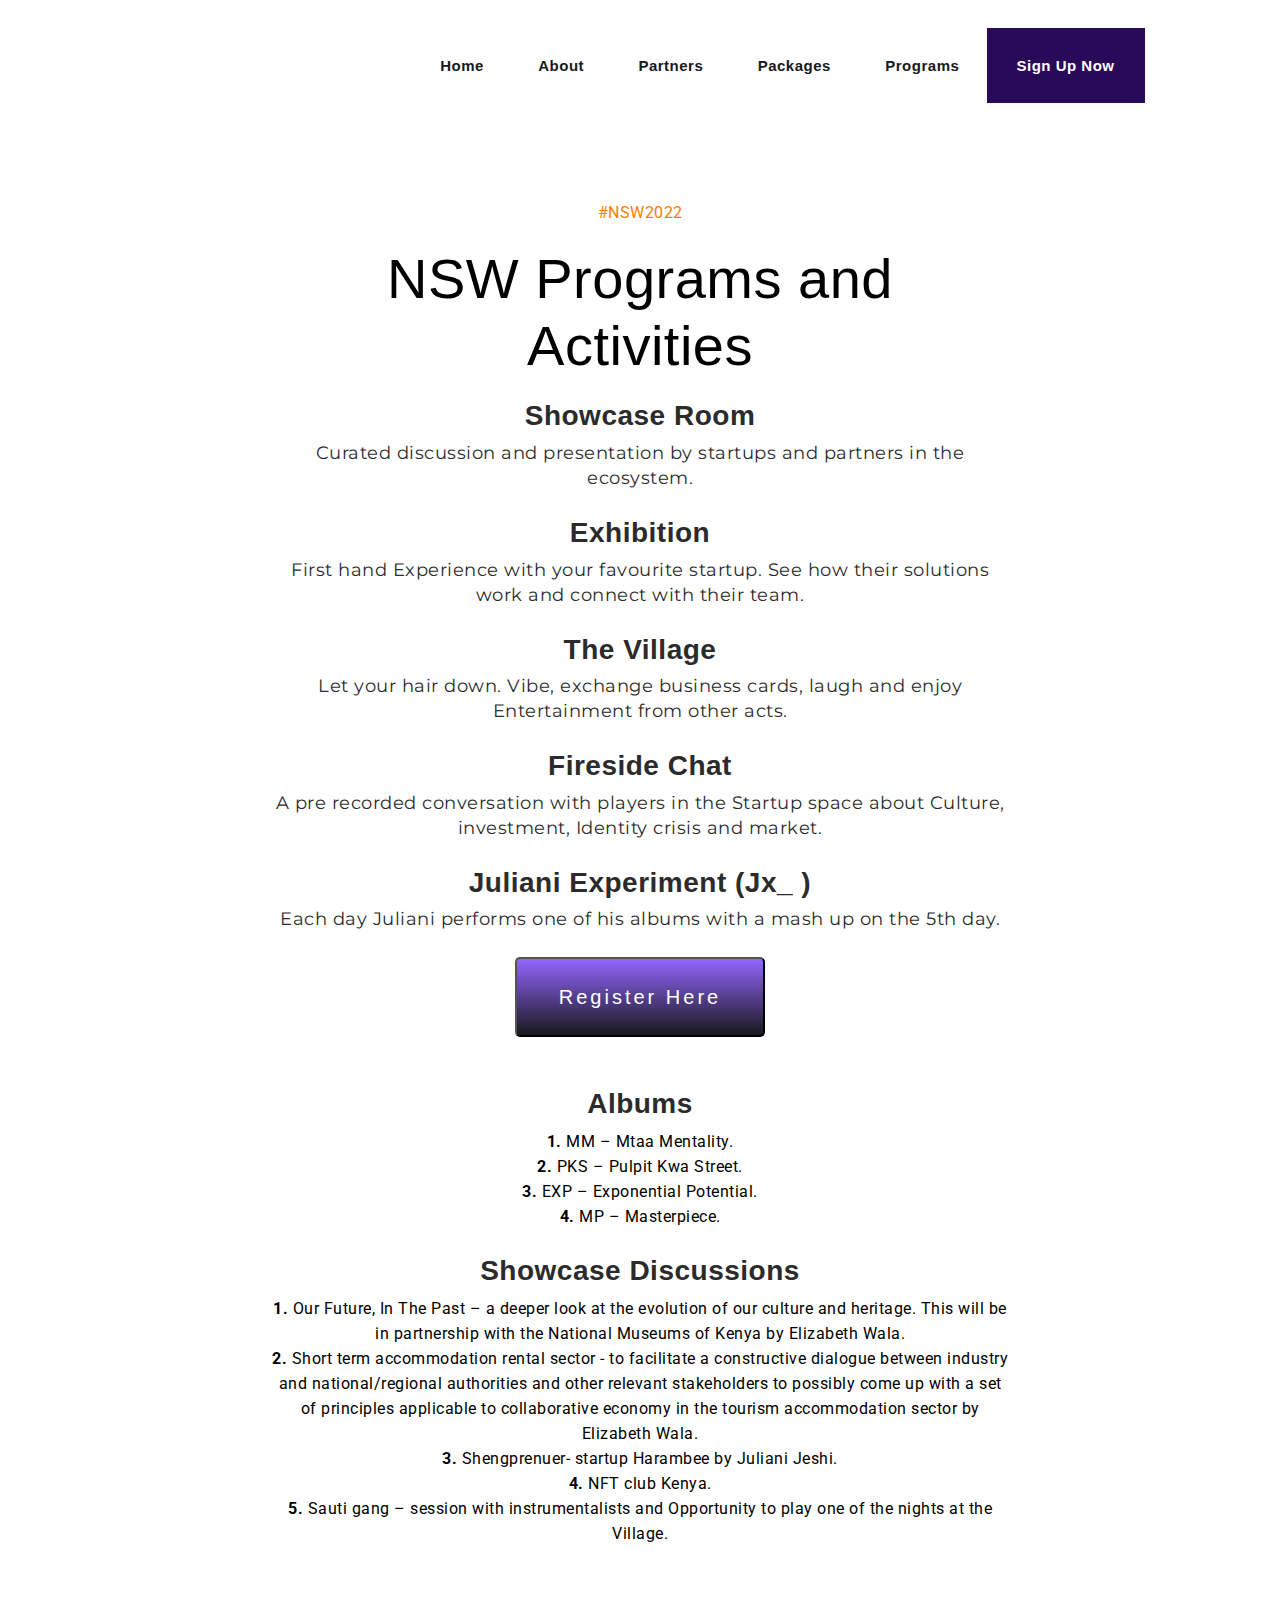
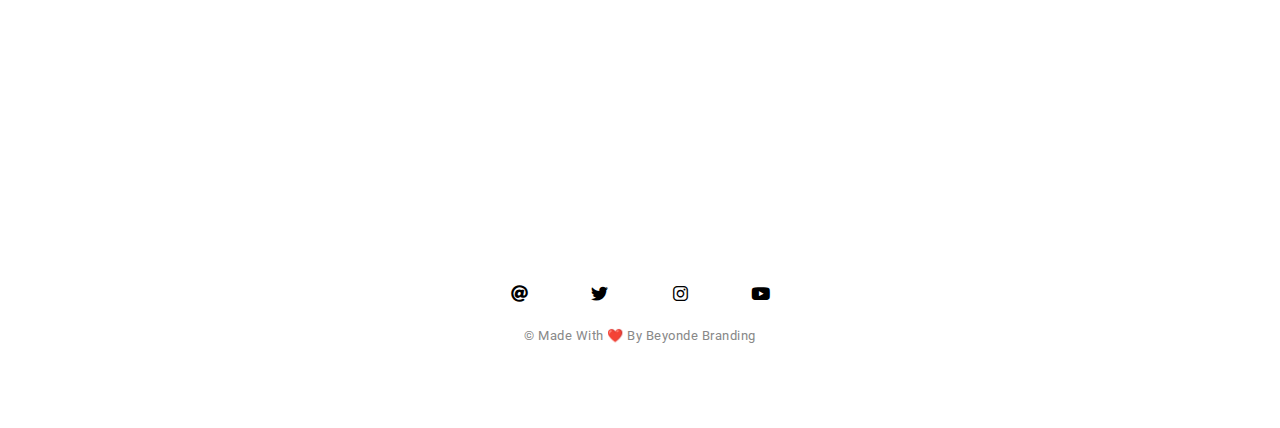
==== nsw/prog.html @ c8d96441 "Programs" ====
<!DOCTYPE html>
<html lang="en">
<head>
    <!-- Meta Tags -->
    <meta charset="utf-8">
    <meta content="width=device-width, initial-scale=1, shrink-to-fit=no" name="viewport">
    <!-- Author -->
    <meta name="author" content="Beyonde Branding">
    <!-- Description -->
    <meta name="description" content="Nairobi Startup Week (NSW) provides an easy, fun and informative environment for start-ups and the ecosystem to curate an experience for their current and potential customers.">
    <!-- Page Title -->
    <title> NSW | Juliani presents Nairobi Startup Week</title>
    <!-- Bundle -->
    <link rel="stylesheet" href="./vendor/css/bundle.min.css">
    <!-- Plugin Css -->
    <link href="./vendor/css/LineIcons.min.css" rel="stylesheet">
    <link href="./vendor/css/jquery.fancybox.min.css" rel="stylesheet">
    <link href="./vendor/css/owl.carousel.min.css" rel="stylesheet">
    <link href="./vendor/css/wow.css" rel="stylesheet">
    <link rel="stylesheet" href="./vendor/css/cubeportfolio.min.css">
    <link href="css/line-awesome.min.css" rel="stylesheet">
    <!-- Style Sheet -->
    <link href="css/style.css" rel="stylesheet">
    <link href="css/custom.css" rel="stylesheet">
</head>
<body data-spy="scroll" data-target=".navbar" data-offset="90">

<!-- Start Loader -->
<div class="loader-bg">
    <div class="spinner">
        <div class="inner one"></div>
        <div class="inner two"></div>
        <div class="inner three"></div>
    </div>
</div>
<!-- End loader -->

<!-- Start Header -->
<header>
    <!--Navigation-->
    <nav class="navbar navbar-top-default navbar-expand-lg navbar-simple nav-line">
        <div class="navigation-toggle">
            <ul class="slider-social toggle-btn my-0">
                <li>
                    <a href="javascript:void(0);" class="sidemenu_btn" id="sidemenu_toggle">
                        <span></span>
                        <span></span>
                        <span></span>
                    </a>
                </li>
            </ul>
        </div>
        <div class="container">
            <div class="round-nav ">
                <a href="#home" title="Logo" class="logo ">
                    <!--Logo Default-->
                    <!-- <img src="images/logo.png" alt="logo" class=" nav-logo"> -->
                </a>

                <!--Nav Links-->
                <div class="collapse navbar-collapse" id="megaone">
                    <div class="navbar-nav ml-auto ">
                        <a class="nav-link  line " href="#home">Home</a>
                        <a class="nav-link  line" href="#about">About</a>
                        <a class="nav-link  line" href="#partners">Partners</a>
                        <a class="nav-link  line" href="#packages">Packages</a>
                        <a class="nav-link  line" href="prog.html">Programs</a>
                        <a target="_blank" href="https://bit.ly/NSW-startup-form" class=" nav-btn nav-link " data-animation-duration="500">Sign Up Now</a>
                    </div>
                </div>
            </div>
        </div>
        <div class="social-icons">
            <ul>
                <li><a class="email-hover" href="mailto:info@nsw.ke" target="_blank"><i class="fas fa-at"></i></a></li>
                <li><a class="instagram-hover" href="https://instagram.com/nsw_ke" target="_blank"><i class="fab fa-instagram"></i></a></li>
                <li><a class="twitter-hover" href="https://twitter.com/nsw_ke" target="_blank"><i class="fab fa-twitter"></i></a></li>
                <!-- <li><a class="instagram-hover" href="javascript:void(0);" target="_blank"><i class="fab fab fa-linkedin-in"></i></a></li> -->
            </ul>
        </div>

        <!--Side Menu Button-->
    </nav>

    <!--Side Nav-->
    <div class="side-menu hidden">
        <div class="mega-title" id="mega-title"><h2 class="inner-mega-title">NSW // 2022</h2></div>
        <span id="btn_sideNavClose">
          <i class="las la-times btn-close"></i>
        </span>
        <div class="inner-wrapper">
            <nav class="side-nav w-100">
                <a href="#home" title="Logo" class="logo  navbar-brand">
                    <!-- <img src="images/logo.png" alt="logo"> -->
                </a>
                <ul class="navbar-nav text-capitalize">
                    <li class="nav-item">
                        <a class="nav-link " href="#home">Home</a>
                    </li>
                    <li class="nav-item">
                        <a class="nav-link " href="#about">About</a>
                    </li>
                    <li class="nav-item">
                        <a class="nav-link " href="#partners">Partners</a>
                    </li>
                    <li class="nav-item">
                        <a class="nav-link " href="#packages">Packages</a>
                    </li>
                    <li class="nav-item">
                        <a class="nav-link " href="prog.html">Programs</a>
                    </li>
                    <li class="nav-item">
                        <a class="nav-link" target="_blank" href="https://bit.ly/NSW-startup-form">Sign Up</a>
                    </li>
                </ul>
            </nav>

            <div class="side-footer w-100">
                <p>&copy; 2022 // <a target="_blank" href="http://juliani.co.ke">Juliani</a></p>
            </div>
        </div>
    </div>
    <a id="close_side_menu" href="javascript:void(0);"></a>
</header>
<!-- End Header -->

<!--Banner Start-->

<!--Banner End-->

<!-- MAIN PAGE Start -->
<section class="main standalone" id="main">
    <!--content-->
    <div class="blog-content">
        <div class="container">
            <div class="row no-gutters">
                <div class="col-12">

                    
                    <div class="standalone-detail" id="programs" style="padding-top:80px;">
                        <div class="row no-gutters">
                            <div class="col-12 col-md-10 offset-md-1 col-lg-8 offset-lg-2  text-center wow slideInUp" data-wow-duration="2s">
                                <p class="sub-heading text-center text-blue">#NSW2022</p>
                                <h1 class="heading text-orang">NSW Programs and Activities</h1>
                                <h3><strong>Showcase Room</strong></h3>
                                <p>Curated discussion and presentation by startups and partners in the ecosystem.</p>
                                <h3><strong>Exhibition</strong></h3>
                                <p>First hand Experience with your favourite startup. See how their solutions work and connect with their team.</p>
                                <h3><strong>The Village</strong></h3>
                                <p>Let your hair down. Vibe, exchange business cards, laugh and enjoy Entertainment from other acts.</p>
                                <h3><strong>Fireside Chat</strong></h3>
                                <p>A pre recorded conversation with players in the Startup space about Culture, investment, Identity crisis and market.</p>
                                <h3><strong>Juliani Experiment (Jx_ )</strong></h3>
                                <p>Each day Juliani performs one of his albums with a mash up on the 5th day.</p>
 
                                <p>
                                <a href="#">
                                    <button>Register Here</button>
                                </a>
                                </p>
                                <br>

                                <h3><strong>Albums</strong></h3>
                                <ul>
                                    <li class="para_text m-auto"><strong>1.</strong> MM – Mtaa Mentality. </li>
                                    <li class="para_text m-auto"><strong>2.</strong> PKS – Pulpit Kwa Street. </li>
                                    <li class="para_text m-auto"><strong>3.</strong> EXP – Exponential Potential. </li>
                                    <li class="para_text m-auto"><strong>4.</strong> MP – Masterpiece. </li>
                                </ul>
                                <h3><strong>Showcase Discussions</strong></h3>
                                <ul>
                                    <li class="para_text m-auto"><strong>1.</strong> Our Future, In The Past – a deeper look at the evolution of our culture and heritage. This will be in partnership with the National Museums of Kenya by Elizabeth Wala. </li>
                                    <li class="para_text m-auto"><strong>2.</strong> Short term accommodation rental sector -  to facilitate a constructive dialogue between industry and national/regional authorities and other relevant stakeholders to possibly come up with a set of principles applicable to collaborative economy in the tourism accommodation sector by Elizabeth Wala.</li>
                                    <li class="para_text m-auto"><strong>3.</strong> Shengprenuer- startup Harambee by Juliani Jeshi. </li>
                                    <li class="para_text m-auto"><strong>4.</strong> NFT club Kenya. </li>
                                    <li class="para_text m-auto"><strong>5.</strong> Sauti gang – session with instrumentalists and Opportunity to play one of the nights at the Village. </li>
                            </div>
                        </div>
                    </div>

                    <!-- <div class="row standalone-row align-items-center no-gutters">
                        <div class="col-lg-6">
                            <div class="blog-image wow hover-effect fadeInLeft image">
                                <img src="images/standalone-1.jpg" alt="image">
                            </div>
                        </div>
                        <div class="col-lg-6 stand-img-des">
                            <div class="d-inline-block">
                                <p class="sub-heading sub_heading text-center text-blue">Most flexible one page</p>
                                <h2 class="heading-text text-orang">Standalone Heading</h2>
                                <p class="para_text p-text ">Curabitur mollis bibendum luctus. Duis suscipit vitae dui sed suscipit. Vestibulum auctor nunc vitae diam eleifend, in maximus metus sollicitudin. </p>
                            </div>
                        </div>
                    </div> -->

                </div>
            </div>
        </div>
    </div>
</section>

<!-- MAIN PAGE END -->

<!-- START FOOTER -->
<footer class="footer">
    <div class="container">
        <div class="row align-items-center">
            <!--Social-->
            <div class="col-12 text-center">
                <div class="footer-social">
                    <ul class="list-unstyled social-icons social-icons-simple">
                        <!-- <li><a class="facebook_bg_hvr2 wow fadeInUp" href="javascript:void(0)"><i class="fab fa-facebook-f" aria-hidden="true"></i> </a> </li> -->
                        <li><a href="mailto:info@nsw.ke" target="_blank"><i class="fas fa-at" aria-hidden="true"></i> </a> </li>
                        <li><a class="twitter_bg_hvr2 wow fadeInDown" href="https://twitter.com/nsw_ke" target="_blank"><i class="fab fa-twitter" aria-hidden="true"></i> </a> </li>
                        <!-- <li><a class="linkdin_bg_hvr2 wow fadeInDown" href="javascript:void(0)"><i class="fab fa-linkedin-in" aria-hidden="true"></i> </a> </li> -->
                        <li><a class="instagram_bg_hvr2 wow fadeInUp" href="https://instagram.com/nsw_ke" target="_blank"><i class="fab fa-instagram" aria-hidden="true"></i> </a> </li>
                        <li><a class="youtube_bg_hvr2 wow fadeInUp" href="#"><i class="fab fa-youtube" aria-hidden="true"></i> </a> </li>
                        <!-- <li><a class="pintrest_bg_hvr2 wow fadeInUp" href="javascript:void(0)"><i class="fab fa-pinterest-p" aria-hidden="true"></i> </a> </li> -->
                    </ul>
                </div>
                <!--Text-->
                <p class="company-about fadeIn">&copy; Made With ❤️ By <a target="_blank" href="http://labs.beyon.de">Beyonde Branding</a></p>
            </div>
        </div>
    </div>
</footer>
<!-- END FOOTER -->

<!-- JavaScript -->
<script src="./vendor/js/bundle.min.js"></script>
<script src="js/script.js"></script>

</body>
</html>
---- nsw/vendor/css/wow.css ----
@charset "UTF-8";


/*!
Animate.css - http://daneden.me/animate
Licensed under the MIT license

Copyright (c) 2013 Daniel Eden

Permission is hereby granted, free of charge, to any person obtaining a copy of this software and associated documentation files (the "Software"), to deal in the Software without restriction, including without limitation the rights to use, copy, modify, merge, publish, distribute, sublicense, and/or sell copies of the Software, and to permit persons to whom the Software is furnished to do so, subject to the following conditions:

The above copyright notice and this permission notice shall be included in all copies or substantial portions of the Software.

THE SOFTWARE IS PROVIDED "AS IS", WITHOUT WARRANTY OF ANY KIND, EXPRESS OR IMPLIED, INCLUDING BUT NOT LIMITED TO THE WARRANTIES OF MERCHANTABILITY, FITNESS FOR A PARTICULAR PURPOSE AND NONINFRINGEMENT. IN NO EVENT SHALL THE AUTHORS OR COPYRIGHT HOLDERS BE LIABLE FOR ANY CLAIM, DAMAGES OR OTHER LIABILITY, WHETHER IN AN ACTION OF CONTRACT, TORT OR OTHERWISE, ARISING FROM, OUT OF OR IN CONNECTION WITH THE SOFTWARE OR THE USE OR OTHER DEALINGS IN THE SOFTWARE.
*/

.animated {
  -webkit-animation-duration: 1s;
  animation-duration: 1s;
  -webkit-animation-fill-mode: both;
  animation-fill-mode: both;
}

.animated.hinge {
  -webkit-animation-duration: 2s;
  animation-duration: 2s;
}

@-webkit-keyframes bounce {
  0%, 20%, 50%, 80%, 100% {
    -webkit-transform: translateY(0);
    transform: translateY(0);
  }

  40% {
    -webkit-transform: translateY(-30px);
    transform: translateY(-30px);
  }

  60% {
    -webkit-transform: translateY(-15px);
    transform: translateY(-15px);
  }
}

@keyframes bounce {
  0%, 20%, 50%, 80%, 100% {
    -webkit-transform: translateY(0);
    -ms-transform: translateY(0);
    transform: translateY(0);
  }

  40% {
    -webkit-transform: translateY(-30px);
    -ms-transform: translateY(-30px);
    transform: translateY(-30px);
  }

  60% {
    -webkit-transform: translateY(-15px);
    -ms-transform: translateY(-15px);
    transform: translateY(-15px);
  }
}

.bounce {
  -webkit-animation-name: bounce;
  animation-name: bounce;
}

@-webkit-keyframes flash {
  0%, 50%, 100% {
    opacity: 1;
  }

  25%, 75% {
    opacity: 0;
  }
}

@keyframes flash {
  0%, 50%, 100% {
    opacity: 1;
  }

  25%, 75% {
    opacity: 0;
  }
}

.flash {
  -webkit-animation-name: flash;
  animation-name: flash;
}

/* originally authored by Nick Pettit - https://github.com/nickpettit/glide */

@-webkit-keyframes pulse {
  0% {
    -webkit-transform: scale(1);
    transform: scale(1);
  }

  50% {
    -webkit-transform: scale(1.1);
    transform: scale(1.1);
  }

  100% {
    -webkit-transform: scale(1);
    transform: scale(1);
  }
}

@keyframes pulse {
  0% {
    -webkit-transform: scale(1);
    -ms-transform: scale(1);
    transform: scale(1);
  }

  50% {
    -webkit-transform: scale(1.1);
    -ms-transform: scale(1.1);
    transform: scale(1.1);
  }

  100% {
    -webkit-transform: scale(1);
    -ms-transform: scale(1);
    transform: scale(1);
  }
}

.pulse {
  -webkit-animation-name: pulse;
  animation-name: pulse;
}

@-webkit-keyframes shake {
  0%, 100% {
    -webkit-transform: translateX(0);
    transform: translateX(0);
  }

  10%, 30%, 50%, 70%, 90% {
    -webkit-transform: translateX(-10px);
    transform: translateX(-10px);
  }

  20%, 40%, 60%, 80% {
    -webkit-transform: translateX(10px);
    transform: translateX(10px);
  }
}

@keyframes shake {
  0%, 100% {
    -webkit-transform: translateX(0);
    -ms-transform: translateX(0);
    transform: translateX(0);
  }

  10%, 30%, 50%, 70%, 90% {
    -webkit-transform: translateX(-10px);
    -ms-transform: translateX(-10px);
    transform: translateX(-10px);
  }

  20%, 40%, 60%, 80% {
    -webkit-transform: translateX(10px);
    -ms-transform: translateX(10px);
    transform: translateX(10px);
  }
}

.shake {
  -webkit-animation-name: shake;
  animation-name: shake;
}

@-webkit-keyframes swing {
  20% {
    -webkit-transform: rotate(15deg);
    transform: rotate(15deg);
  }

  40% {
    -webkit-transform: rotate(-10deg);
    transform: rotate(-10deg);
  }

  60% {
    -webkit-transform: rotate(5deg);
    transform: rotate(5deg);
  }

  80% {
    -webkit-transform: rotate(-5deg);
    transform: rotate(-5deg);
  }

  100% {
    -webkit-transform: rotate(0deg);
    transform: rotate(0deg);
  }
}

@keyframes swing {
  20% {
    -webkit-transform: rotate(15deg);
    -ms-transform: rotate(15deg);
    transform: rotate(15deg);
  }

  40% {
    -webkit-transform: rotate(-10deg);
    -ms-transform: rotate(-10deg);
    transform: rotate(-10deg);
  }

  60% {
    -webkit-transform: rotate(5deg);
    -ms-transform: rotate(5deg);
    transform: rotate(5deg);
  }

  80% {
    -webkit-transform: rotate(-5deg);
    -ms-transform: rotate(-5deg);
    transform: rotate(-5deg);
  }

  100% {
    -webkit-transform: rotate(0deg);
    -ms-transform: rotate(0deg);
    transform: rotate(0deg);
  }
}

.swing {
  -webkit-transform-origin: top center;
  -ms-transform-origin: top center;
  transform-origin: top center;
  -webkit-animation-name: swing;
  animation-name: swing;
}

@-webkit-keyframes tada {
  0% {
    -webkit-transform: scale(1);
    transform: scale(1);
  }

  10%, 20% {
    -webkit-transform: scale(0.9) rotate(-3deg);
    transform: scale(0.9) rotate(-3deg);
  }

  30%, 50%, 70%, 90% {
    -webkit-transform: scale(1.1) rotate(3deg);
    transform: scale(1.1) rotate(3deg);
  }

  40%, 60%, 80% {
    -webkit-transform: scale(1.1) rotate(-3deg);
    transform: scale(1.1) rotate(-3deg);
  }

  100% {
    -webkit-transform: scale(1) rotate(0);
    transform: scale(1) rotate(0);
  }
}

@keyframes tada {
  0% {
    -webkit-transform: scale(1);
    -ms-transform: scale(1);
    transform: scale(1);
  }

  10%, 20% {
    -webkit-transform: scale(0.9) rotate(-3deg);
    -ms-transform: scale(0.9) rotate(-3deg);
    transform: scale(0.9) rotate(-3deg);
  }

  30%, 50%, 70%, 90% {
    -webkit-transform: scale(1.1) rotate(3deg);
    -ms-transform: scale(1.1) rotate(3deg);
    transform: scale(1.1) rotate(3deg);
  }

  40%, 60%, 80% {
    -webkit-transform: scale(1.1) rotate(-3deg);
    -ms-transform: scale(1.1) rotate(-3deg);
    transform: scale(1.1) rotate(-3deg);
  }

  100% {
    -webkit-transform: scale(1) rotate(0);
    -ms-transform: scale(1) rotate(0);
    transform: scale(1) rotate(0);
  }
}

.tada {
  -webkit-animation-name: tada;
  animation-name: tada;
}

/* originally authored by Nick Pettit - https://github.com/nickpettit/glide */

@-webkit-keyframes wobble {
  0% {
    -webkit-transform: translateX(0%);
    transform: translateX(0%);
  }

  15% {
    -webkit-transform: translateX(-25%) rotate(-5deg);
    transform: translateX(-25%) rotate(-5deg);
  }

  30% {
    -webkit-transform: translateX(20%) rotate(3deg);
    transform: translateX(20%) rotate(3deg);
  }

  45% {
    -webkit-transform: translateX(-15%) rotate(-3deg);
    transform: translateX(-15%) rotate(-3deg);
  }

  60% {
    -webkit-transform: translateX(10%) rotate(2deg);
    transform: translateX(10%) rotate(2deg);
  }

  75% {
    -webkit-transform: translateX(-5%) rotate(-1deg);
    transform: translateX(-5%) rotate(-1deg);
  }

  100% {
    -webkit-transform: translateX(0%);
    transform: translateX(0%);
  }
}

@keyframes wobble {
  0% {
    -webkit-transform: translateX(0%);
    -ms-transform: translateX(0%);
    transform: translateX(0%);
  }

  15% {
    -webkit-transform: translateX(-25%) rotate(-5deg);
    -ms-transform: translateX(-25%) rotate(-5deg);
    transform: translateX(-25%) rotate(-5deg);
  }

  30% {
    -webkit-transform: translateX(20%) rotate(3deg);
    -ms-transform: translateX(20%) rotate(3deg);
    transform: translateX(20%) rotate(3deg);
  }

  45% {
    -webkit-transform: translateX(-15%) rotate(-3deg);
    -ms-transform: translateX(-15%) rotate(-3deg);
    transform: translateX(-15%) rotate(-3deg);
  }

  60% {
    -webkit-transform: translateX(10%) rotate(2deg);
    -ms-transform: translateX(10%) rotate(2deg);
    transform: translateX(10%) rotate(2deg);
  }

  75% {
    -webkit-transform: translateX(-5%) rotate(-1deg);
    -ms-transform: translateX(-5%) rotate(-1deg);
    transform: translateX(-5%) rotate(-1deg);
  }

  100% {
    -webkit-transform: translateX(0%);
    -ms-transform: translateX(0%);
    transform: translateX(0%);
  }
}

.wobble {
  -webkit-animation-name: wobble;
  animation-name: wobble;
}

@-webkit-keyframes bounceIn {
  0% {
    opacity: 0;
    -webkit-transform: scale(.3);
    transform: scale(.3);
  }

  50% {
    opacity: 1;
    -webkit-transform: scale(1.05);
    transform: scale(1.05);
  }

  70% {
    -webkit-transform: scale(.9);
    transform: scale(.9);
  }

  100% {
    -webkit-transform: scale(1);
    transform: scale(1);
  }
}

@keyframes bounceIn {
  0% {
    opacity: 0;
    -webkit-transform: scale(.3);
    -ms-transform: scale(.3);
    transform: scale(.3);
  }

  50% {
    opacity: 1;
    -webkit-transform: scale(1.05);
    -ms-transform: scale(1.05);
    transform: scale(1.05);
  }

  70% {
    -webkit-transform: scale(.9);
    -ms-transform: scale(.9);
    transform: scale(.9);
  }

  100% {
    -webkit-transform: scale(1);
    -ms-transform: scale(1);
    transform: scale(1);
  }
}

.bounceIn {
  -webkit-animation-name: bounceIn;
  animation-name: bounceIn;
}

@-webkit-keyframes bounceInDown {
  0% {
    opacity: 0;
    -webkit-transform: translateY(-2000px);
    transform: translateY(-2000px);
  }

  60% {
    opacity: 1;
    -webkit-transform: translateY(30px);
    transform: translateY(30px);
  }

  80% {
    -webkit-transform: translateY(-10px);
    transform: translateY(-10px);
  }

  100% {
    -webkit-transform: translateY(0);
    transform: translateY(0);
  }
}

@keyframes bounceInDown {
  0% {
    opacity: 0;
    -webkit-transform: translateY(-2000px);
    -ms-transform: translateY(-2000px);
    transform: translateY(-2000px);
  }

  60% {
    opacity: 1;
    -webkit-transform: translateY(30px);
    -ms-transform: translateY(30px);
    transform: translateY(30px);
  }

  80% {
    -webkit-transform: translateY(-10px);
    -ms-transform: translateY(-10px);
    transform: translateY(-10px);
  }

  100% {
    -webkit-transform: translateY(0);
    -ms-transform: translateY(0);
    transform: translateY(0);
  }
}

.bounceInDown {
  -webkit-animation-name: bounceInDown;
  animation-name: bounceInDown;
}

@-webkit-keyframes bounceInLeft {
  0% {
    opacity: 0;
    -webkit-transform: translateX(-2000px);
    transform: translateX(-2000px);
  }

  60% {
    opacity: 1;
    -webkit-transform: translateX(30px);
    transform: translateX(30px);
  }

  80% {
    -webkit-transform: translateX(-10px);
    transform: translateX(-10px);
  }

  100% {
    -webkit-transform: translateX(0);
    transform: translateX(0);
  }
}

@keyframes bounceInLeft {
  0% {
    opacity: 0;
    -webkit-transform: translateX(-2000px);
    -ms-transform: translateX(-2000px);
    transform: translateX(-2000px);
  }

  60% {
    opacity: 1;
    -webkit-transform: translateX(30px);
    -ms-transform: translateX(30px);
    transform: translateX(30px);
  }

  80% {
    -webkit-transform: translateX(-10px);
    -ms-transform: translateX(-10px);
    transform: translateX(-10px);
  }

  100% {
    -webkit-transform: translateX(0);
    -ms-transform: translateX(0);
    transform: translateX(0);
  }
}

.bounceInLeft {
  -webkit-animation-name: bounceInLeft;
  animation-name: bounceInLeft;
}

@-webkit-keyframes bounceInRight {
  0% {
    opacity: 0;
    -webkit-transform: translateX(2000px);
    transform: translateX(2000px);
  }

  60% {
    opacity: 1;
    -webkit-transform: translateX(-30px);
    transform: translateX(-30px);
  }

  80% {
    -webkit-transform: translateX(10px);
    transform: translateX(10px);
  }

  100% {
    -webkit-transform: translateX(0);
    transform: translateX(0);
  }
}

@keyframes bounceInRight {
  0% {
    opacity: 0;
    -webkit-transform: translateX(2000px);
    -ms-transform: translateX(2000px);
    transform: translateX(2000px);
  }

  60% {
    opacity: 1;
    -webkit-transform: translateX(-30px);
    -ms-transform: translateX(-30px);
    transform: translateX(-30px);
  }

  80% {
    -webkit-transform: translateX(10px);
    -ms-transform: translateX(10px);
    transform: translateX(10px);
  }

  100% {
    -webkit-transform: translateX(0);
    -ms-transform: translateX(0);
    transform: translateX(0);
  }
}

.bounceInRight {
  -webkit-animation-name: bounceInRight;
  animation-name: bounceInRight;
}

@-webkit-keyframes bounceInUp {
  0% {
    opacity: 0;
    -webkit-transform: translateY(2000px);
    transform: translateY(2000px);
  }

  60% {
    opacity: 1;
    -webkit-transform: translateY(-30px);
    transform: translateY(-30px);
  }

  80% {
    -webkit-transform: translateY(10px);
    transform: translateY(10px);
  }

  100% {
    -webkit-transform: translateY(0);
    transform: translateY(0);
  }
}

@keyframes bounceInUp {
  0% {
    opacity: 0;
    -webkit-transform: translateY(2000px);
    -ms-transform: translateY(2000px);
    transform: translateY(2000px);
  }

  60% {
    opacity: 1;
    -webkit-transform: translateY(-30px);
    -ms-transform: translateY(-30px);
    transform: translateY(-30px);
  }

  80% {
    -webkit-transform: translateY(10px);
    -ms-transform: translateY(10px);
    transform: translateY(10px);
  }

  100% {
    -webkit-transform: translateY(0);
    -ms-transform: translateY(0);
    transform: translateY(0);
  }
}

.bounceInUp {
  -webkit-animation-name: bounceInUp;
  animation-name: bounceInUp;
}

@-webkit-keyframes bounceOut {
  0% {
    -webkit-transform: scale(1);
    transform: scale(1);
  }

  25% {
    -webkit-transform: scale(.95);
    transform: scale(.95);
  }

  50% {
    opacity: 1;
    -webkit-transform: scale(1.1);
    transform: scale(1.1);
  }

  100% {
    opacity: 0;
    -webkit-transform: scale(.3);
    transform: scale(.3);
  }
}

@keyframes bounceOut {
  0% {
    -webkit-transform: scale(1);
    -ms-transform: scale(1);
    transform: scale(1);
  }

  25% {
    -webkit-transform: scale(.95);
    -ms-transform: scale(.95);
    transform: scale(.95);
  }

  50% {
    opacity: 1;
    -webkit-transform: scale(1.1);
    -ms-transform: scale(1.1);
    transform: scale(1.1);
  }

  100% {
    opacity: 0;
    -webkit-transform: scale(.3);
    -ms-transform: scale(.3);
    transform: scale(.3);
  }
}

.bounceOut {
  -webkit-animation-name: bounceOut;
  animation-name: bounceOut;
}

@-webkit-keyframes bounceOutDown {
  0% {
    -webkit-transform: translateY(0);
    transform: translateY(0);
  }

  20% {
    opacity: 1;
    -webkit-transform: translateY(-20px);
    transform: translateY(-20px);
  }

  100% {
    opacity: 0;
    -webkit-transform: translateY(2000px);
    transform: translateY(2000px);
  }
}

@keyframes bounceOutDown {
  0% {
    -webkit-transform: translateY(0);
    -ms-transform: translateY(0);
    transform: translateY(0);
  }

  20% {
    opacity: 1;
    -webkit-transform: translateY(-20px);
    -ms-transform: translateY(-20px);
    transform: translateY(-20px);
  }

  100% {
    opacity: 0;
    -webkit-transform: translateY(2000px);
    -ms-transform: translateY(2000px);
    transform: translateY(2000px);
  }
}

.bounceOutDown {
  -webkit-animation-name: bounceOutDown;
  animation-name: bounceOutDown;
}

@-webkit-keyframes bounceOutLeft {
  0% {
    -webkit-transform: translateX(0);
    transform: translateX(0);
  }

  20% {
    opacity: 1;
    -webkit-transform: translateX(20px);
    transform: translateX(20px);
  }

  100% {
    opacity: 0;
    -webkit-transform: translateX(-2000px);
    transform: translateX(-2000px);
  }
}

@keyframes bounceOutLeft {
  0% {
    -webkit-transform: translateX(0);
    -ms-transform: translateX(0);
    transform: translateX(0);
  }

  20% {
    opacity: 1;
    -webkit-transform: translateX(20px);
    -ms-transform: translateX(20px);
    transform: translateX(20px);
  }

  100% {
    opacity: 0;
    -webkit-transform: translateX(-2000px);
    -ms-transform: translateX(-2000px);
    transform: translateX(-2000px);
  }
}

.bounceOutLeft {
  -webkit-animation-name: bounceOutLeft;
  animation-name: bounceOutLeft;
}

@-webkit-keyframes bounceOutRight {
  0% {
    -webkit-transform: translateX(0);
    transform: translateX(0);
  }

  20% {
    opacity: 1;
    -webkit-transform: translateX(-20px);
    transform: translateX(-20px);
  }

  100% {
    opacity: 0;
    -webkit-transform: translateX(2000px);
    transform: translateX(2000px);
  }
}

@keyframes bounceOutRight {
  0% {
    -webkit-transform: translateX(0);
    -ms-transform: translateX(0);
    transform: translateX(0);
  }

  20% {
    opacity: 1;
    -webkit-transform: translateX(-20px);
    -ms-transform: translateX(-20px);
    transform: translateX(-20px);
  }

  100% {
    opacity: 0;
    -webkit-transform: translateX(2000px);
    -ms-transform: translateX(2000px);
    transform: translateX(2000px);
  }
}

.bounceOutRight {
  -webkit-animation-name: bounceOutRight;
  animation-name: bounceOutRight;
}

@-webkit-keyframes bounceOutUp {
  0% {
    -webkit-transform: translateY(0);
    transform: translateY(0);
  }

  20% {
    opacity: 1;
    -webkit-transform: translateY(20px);
    transform: translateY(20px);
  }

  100% {
    opacity: 0;
    -webkit-transform: translateY(-2000px);
    transform: translateY(-2000px);
  }
}

@keyframes bounceOutUp {
  0% {
    -webkit-transform: translateY(0);
    -ms-transform: translateY(0);
    transform: translateY(0);
  }

  20% {
    opacity: 1;
    -webkit-transform: translateY(20px);
    -ms-transform: translateY(20px);
    transform: translateY(20px);
  }

  100% {
    opacity: 0;
    -webkit-transform: translateY(-2000px);
    -ms-transform: translateY(-2000px);
    transform: translateY(-2000px);
  }
}

.bounceOutUp {
  -webkit-animation-name: bounceOutUp;
  animation-name: bounceOutUp;
}

@-webkit-keyframes fadeIn {
  0% {
    opacity: 0;
  }

  100% {
    opacity: 1;
  }
}

@keyframes fadeIn {
  0% {
    opacity: 0;
  }

  100% {
    opacity: 1;
  }
}

.fadeIn {
  -webkit-animation-name: fadeIn;
  animation-name: fadeIn;
}

@-webkit-keyframes fadeInDown {
  0% {
    opacity: 0;
    -webkit-transform: translateY(-20px);
    transform: translateY(-20px);
  }

  100% {
    opacity: 1;
    -webkit-transform: translateY(0);
    transform: translateY(0);
  }
}

@keyframes fadeInDown {
  0% {
    opacity: 0;
    -webkit-transform: translateY(-20px);
    -ms-transform: translateY(-20px);
    transform: translateY(-20px);
  }

  100% {
    opacity: 1;
    -webkit-transform: translateY(0);
    -ms-transform: translateY(0);
    transform: translateY(0);
  }
}

.fadeInDown {
  -webkit-animation-name: fadeInDown;
  animation-name: fadeInDown;
}

@-webkit-keyframes fadeInDownBig {
  0% {
    opacity: 0;
    -webkit-transform: translateY(-2000px);
    transform: translateY(-2000px);
  }

  100% {
    opacity: 1;
    -webkit-transform: translateY(0);
    transform: translateY(0);
  }
}

@keyframes fadeInDownBig {
  0% {
    opacity: 0;
    -webkit-transform: translateY(-2000px);
    -ms-transform: translateY(-2000px);
    transform: translateY(-2000px);
  }

  100% {
    opacity: 1;
    -webkit-transform: translateY(0);
    -ms-transform: translateY(0);
    transform: translateY(0);
  }
}

.fadeInDownBig {
  -webkit-animation-name: fadeInDownBig;
  animation-name: fadeInDownBig;
}

@-webkit-keyframes fadeInLeft {
  0% {
    opacity: 0;
    -webkit-transform: translateX(-20px);
    transform: translateX(-20px);
  }

  100% {
    opacity: 1;
    -webkit-transform: translateX(0);
    transform: translateX(0);
  }
}

@keyframes fadeInLeft {
  0% {
    opacity: 0;
    -webkit-transform: translateX(-20px);
    -ms-transform: translateX(-20px);
    transform: translateX(-20px);
  }

  100% {
    opacity: 1;
    -webkit-transform: translateX(0);
    -ms-transform: translateX(0);
    transform: translateX(0);
  }
}

.fadeInLeft {
  -webkit-animation-name: fadeInLeft;
  animation-name: fadeInLeft;
}

@-webkit-keyframes fadeInLeftBig {
  0% {
    opacity: 0;
    -webkit-transform: translateX(-2000px);
    transform: translateX(-2000px);
  }

  100% {
    opacity: 1;
    -webkit-transform: translateX(0);
    transform: translateX(0);
  }
}

@keyframes fadeInLeftBig {
  0% {
    opacity: 0;
    -webkit-transform: translateX(-2000px);
    -ms-transform: translateX(-2000px);
    transform: translateX(-2000px);
  }

  100% {
    opacity: 1;
    -webkit-transform: translateX(0);
    -ms-transform: translateX(0);
    transform: translateX(0);
  }
}

.fadeInLeftBig {
  -webkit-animation-name: fadeInLeftBig;
  animation-name: fadeInLeftBig;
}

@-webkit-keyframes fadeInRight {
  0% {
    opacity: 0;
    -webkit-transform: translateX(20px);
    transform: translateX(20px);
  }

  100% {
    opacity: 1;
    -webkit-transform: translateX(0);
    transform: translateX(0);
  }
}

@keyframes fadeInRight {
  0% {
    opacity: 0;
    -webkit-transform: translateX(20px);
    -ms-transform: translateX(20px);
    transform: translateX(20px);
  }

  100% {
    opacity: 1;
    -webkit-transform: translateX(0);
    -ms-transform: translateX(0);
    transform: translateX(0);
  }
}

.fadeInRight {
  -webkit-animation-name: fadeInRight;
  animation-name: fadeInRight;
}

@-webkit-keyframes fadeInRightBig {
  0% {
    opacity: 0;
    -webkit-transform: translateX(2000px);
    transform: translateX(2000px);
  }

  100% {
    opacity: 1;
    -webkit-transform: translateX(0);
    transform: translateX(0);
  }
}

@keyframes fadeInRightBig {
  0% {
    opacity: 0;
    -webkit-transform: translateX(2000px);
    -ms-transform: translateX(2000px);
    transform: translateX(2000px);
  }

  100% {
    opacity: 1;
    -webkit-transform: translateX(0);
    -ms-transform: translateX(0);
    transform: translateX(0);
  }
}

.fadeInRightBig {
  -webkit-animation-name: fadeInRightBig;
  animation-name: fadeInRightBig;
}

@-webkit-keyframes fadeInUp {
  0% {
    opacity: 0;
    -webkit-transform: translateY(20px);
    transform: translateY(20px);
  }

  100% {
    opacity: 1;
    -webkit-transform: translateY(0);
    transform: translateY(0);
  }
}

@keyframes fadeInUp {
  0% {
    opacity: 0;
    -webkit-transform: translateY(20px);
    -ms-transform: translateY(20px);
    transform: translateY(20px);
  }

  100% {
    opacity: 1;
    -webkit-transform: translateY(0);
    -ms-transform: translateY(0);
    transform: translateY(0);
  }
}

.fadeInUp {
  -webkit-animation-name: fadeInUp;
  animation-name: fadeInUp;
}

@-webkit-keyframes fadeInUpBig {
  0% {
    opacity: 0;
    -webkit-transform: translateY(2000px);
    transform: translateY(2000px);
  }

  100% {
    opacity: 1;
    -webkit-transform: translateY(0);
    transform: translateY(0);
  }
}

@keyframes fadeInUpBig {
  0% {
    opacity: 0;
    -webkit-transform: translateY(2000px);
    -ms-transform: translateY(2000px);
    transform: translateY(2000px);
  }

  100% {
    opacity: 1;
    -webkit-transform: translateY(0);
    -ms-transform: translateY(0);
    transform: translateY(0);
  }
}

.fadeInUpBig {
  -webkit-animation-name: fadeInUpBig;
  animation-name: fadeInUpBig;
}

@-webkit-keyframes fadeOut {
  0% {
    opacity: 1;
  }

  100% {
    opacity: 0;
  }
}

@keyframes fadeOut {
  0% {
    opacity: 1;
  }

  100% {
    opacity: 0;
  }
}

.fadeOut {
  -webkit-animation-name: fadeOut;
  animation-name: fadeOut;
}

@-webkit-keyframes fadeOutDown {
  0% {
    opacity: 1;
    -webkit-transform: translateY(0);
    transform: translateY(0);
  }

  100% {
    opacity: 0;
    -webkit-transform: translateY(20px);
    transform: translateY(20px);
  }
}

@keyframes fadeOutDown {
  0% {
    opacity: 1;
    -webkit-transform: translateY(0);
    -ms-transform: translateY(0);
    transform: translateY(0);
  }

  100% {
    opacity: 0;
    -webkit-transform: translateY(20px);
    -ms-transform: translateY(20px);
    transform: translateY(20px);
  }
}

.fadeOutDown {
  -webkit-animation-name: fadeOutDown;
  animation-name: fadeOutDown;
}

@-webkit-keyframes fadeOutDownBig {
  0% {
    opacity: 1;
    -webkit-transform: translateY(0);
    transform: translateY(0);
  }

  100% {
    opacity: 0;
    -webkit-transform: translateY(2000px);
    transform: translateY(2000px);
  }
}

@keyframes fadeOutDownBig {
  0% {
    opacity: 1;
    -webkit-transform: translateY(0);
    -ms-transform: translateY(0);
    transform: translateY(0);
  }

  100% {
    opacity: 0;
    -webkit-transform: translateY(2000px);
    -ms-transform: translateY(2000px);
    transform: translateY(2000px);
  }
}

.fadeOutDownBig {
  -webkit-animation-name: fadeOutDownBig;
  animation-name: fadeOutDownBig;
}

@-webkit-keyframes fadeOutLeft {
  0% {
    opacity: 1;
    -webkit-transform: translateX(0);
    transform: translateX(0);
  }

  100% {
    opacity: 0;
    -webkit-transform: translateX(-20px);
    transform: translateX(-20px);
  }
}

@keyframes fadeOutLeft {
  0% {
    opacity: 1;
    -webkit-transform: translateX(0);
    -ms-transform: translateX(0);
    transform: translateX(0);
  }

  100% {
    opacity: 0;
    -webkit-transform: translateX(-20px);
    -ms-transform: translateX(-20px);
    transform: translateX(-20px);
  }
}

.fadeOutLeft {
  -webkit-animation-name: fadeOutLeft;
  animation-name: fadeOutLeft;
}

@-webkit-keyframes fadeOutLeftBig {
  0% {
    opacity: 1;
    -webkit-transform: translateX(0);
    transform: translateX(0);
  }

  100% {
    opacity: 0;
    -webkit-transform: translateX(-2000px);
    transform: translateX(-2000px);
  }
}

@keyframes fadeOutLeftBig {
  0% {
    opacity: 1;
    -webkit-transform: translateX(0);
    -ms-transform: translateX(0);
    transform: translateX(0);
  }

  100% {
    opacity: 0;
    -webkit-transform: translateX(-2000px);
    -ms-transform: translateX(-2000px);
    transform: translateX(-2000px);
  }
}

.fadeOutLeftBig {
  -webkit-animation-name: fadeOutLeftBig;
  animation-name: fadeOutLeftBig;
}

@-webkit-keyframes fadeOutRight {
  0% {
    opacity: 1;
    -webkit-transform: translateX(0);
    transform: translateX(0);
  }

  100% {
    opacity: 0;
    -webkit-transform: translateX(20px);
    transform: translateX(20px);
  }
}

@keyframes fadeOutRight {
  0% {
    opacity: 1;
    -webkit-transform: translateX(0);
    -ms-transform: translateX(0);
    transform: translateX(0);
  }

  100% {
    opacity: 0;
    -webkit-transform: translateX(20px);
    -ms-transform: translateX(20px);
    transform: translateX(20px);
  }
}

.fadeOutRight {
  -webkit-animation-name: fadeOutRight;
  animation-name: fadeOutRight;
}

@-webkit-keyframes fadeOutRightBig {
  0% {
    opacity: 1;
    -webkit-transform: translateX(0);
    transform: translateX(0);
  }

  100% {
    opacity: 0;
    -webkit-transform: translateX(2000px);
    transform: translateX(2000px);
  }
}

@keyframes fadeOutRightBig {
  0% {
    opacity: 1;
    -webkit-transform: translateX(0);
    -ms-transform: translateX(0);
    transform: translateX(0);
  }

  100% {
    opacity: 0;
    -webkit-transform: translateX(2000px);
    -ms-transform: translateX(2000px);
    transform: translateX(2000px);
  }
}

.fadeOutRightBig {
  -webkit-animation-name: fadeOutRightBig;
  animation-name: fadeOutRightBig;
}

@-webkit-keyframes fadeOutUp {
  0% {
    opacity: 1;
    -webkit-transform: translateY(0);
    transform: translateY(0);
  }

  100% {
    opacity: 0;
    -webkit-transform: translateY(-20px);
    transform: translateY(-20px);
  }
}

@keyframes fadeOutUp {
  0% {
    opacity: 1;
    -webkit-transform: translateY(0);
    -ms-transform: translateY(0);
    transform: translateY(0);
  }

  100% {
    opacity: 0;
    -webkit-transform: translateY(-20px);
    -ms-transform: translateY(-20px);
    transform: translateY(-20px);
  }
}

.fadeOutUp {
  -webkit-animation-name: fadeOutUp;
  animation-name: fadeOutUp;
}

@-webkit-keyframes fadeOutUpBig {
  0% {
    opacity: 1;
    -webkit-transform: translateY(0);
    transform: translateY(0);
  }

  100% {
    opacity: 0;
    -webkit-transform: translateY(-2000px);
    transform: translateY(-2000px);
  }
}

@keyframes fadeOutUpBig {
  0% {
    opacity: 1;
    -webkit-transform: translateY(0);
    -ms-transform: translateY(0);
    transform: translateY(0);
  }

  100% {
    opacity: 0;
    -webkit-transform: translateY(-2000px);
    -ms-transform: translateY(-2000px);
    transform: translateY(-2000px);
  }
}

.fadeOutUpBig {
  -webkit-animation-name: fadeOutUpBig;
  animation-name: fadeOutUpBig;
}

@-webkit-keyframes flip {
  0% {
    -webkit-transform: perspective(400px) translateZ(0) rotateY(0) scale(1);
    transform: perspective(400px) translateZ(0) rotateY(0) scale(1);
    -webkit-animation-timing-function: ease-out;
    animation-timing-function: ease-out;
  }

  40% {
    -webkit-transform: perspective(400px) translateZ(150px) rotateY(170deg) scale(1);
    transform: perspective(400px) translateZ(150px) rotateY(170deg) scale(1);
    -webkit-animation-timing-function: ease-out;
    animation-timing-function: ease-out;
  }

  50% {
    -webkit-transform: perspective(400px) translateZ(150px) rotateY(190deg) scale(1);
    transform: perspective(400px) translateZ(150px) rotateY(190deg) scale(1);
    -webkit-animation-timing-function: ease-in;
    animation-timing-function: ease-in;
  }

  80% {
    -webkit-transform: perspective(400px) translateZ(0) rotateY(360deg) scale(.95);
    transform: perspective(400px) translateZ(0) rotateY(360deg) scale(.95);
    -webkit-animation-timing-function: ease-in;
    animation-timing-function: ease-in;
  }

  100% {
    -webkit-transform: perspective(400px) translateZ(0) rotateY(360deg) scale(1);
    transform: perspective(400px) translateZ(0) rotateY(360deg) scale(1);
    -webkit-animation-timing-function: ease-in;
    animation-timing-function: ease-in;
  }
}

@keyframes flip {
  0% {
    -webkit-transform: perspective(400px) translateZ(0) rotateY(0) scale(1);
    -ms-transform: perspective(400px) translateZ(0) rotateY(0) scale(1);
    transform: perspective(400px) translateZ(0) rotateY(0) scale(1);
    -webkit-animation-timing-function: ease-out;
    animation-timing-function: ease-out;
  }

  40% {
    -webkit-transform: perspective(400px) translateZ(150px) rotateY(170deg) scale(1);
    -ms-transform: perspective(400px) translateZ(150px) rotateY(170deg) scale(1);
    transform: perspective(400px) translateZ(150px) rotateY(170deg) scale(1);
    -webkit-animation-timing-function: ease-out;
    animation-timing-function: ease-out;
  }

  50% {
    -webkit-transform: perspective(400px) translateZ(150px) rotateY(190deg) scale(1);
    -ms-transform: perspective(400px) translateZ(150px) rotateY(190deg) scale(1);
    transform: perspective(400px) translateZ(150px) rotateY(190deg) scale(1);
    -webkit-animation-timing-function: ease-in;
    animation-timing-function: ease-in;
  }

  80% {
    -webkit-transform: perspective(400px) translateZ(0) rotateY(360deg) scale(.95);
    -ms-transform: perspective(400px) translateZ(0) rotateY(360deg) scale(.95);
    transform: perspective(400px) translateZ(0) rotateY(360deg) scale(.95);
    -webkit-animation-timing-function: ease-in;
    animation-timing-function: ease-in;
  }

  100% {
    -webkit-transform: perspective(400px) translateZ(0) rotateY(360deg) scale(1);
    -ms-transform: perspective(400px) translateZ(0) rotateY(360deg) scale(1);
    transform: perspective(400px) translateZ(0) rotateY(360deg) scale(1);
    -webkit-animation-timing-function: ease-in;
    animation-timing-function: ease-in;
  }
}

.animated.flip {
  -webkit-backface-visibility: visible;
  -ms-backface-visibility: visible;
  backface-visibility: visible;
  -webkit-animation-name: flip;
  animation-name: flip;
}

@-webkit-keyframes flipInX {
  0% {
    -webkit-transform: perspective(400px) rotateX(90deg);
    transform: perspective(400px) rotateX(90deg);
    opacity: 0;
  }

  40% {
    -webkit-transform: perspective(400px) rotateX(-10deg);
    transform: perspective(400px) rotateX(-10deg);
  }

  70% {
    -webkit-transform: perspective(400px) rotateX(10deg);
    transform: perspective(400px) rotateX(10deg);
  }

  100% {
    -webkit-transform: perspective(400px) rotateX(0deg);
    transform: perspective(400px) rotateX(0deg);
    opacity: 1;
  }
}

@keyframes flipInX {
  0% {
    -webkit-transform: perspective(400px) rotateX(90deg);
    -ms-transform: perspective(400px) rotateX(90deg);
    transform: perspective(400px) rotateX(90deg);
    opacity: 0;
  }

  40% {
    -webkit-transform: perspective(400px) rotateX(-10deg);
    -ms-transform: perspective(400px) rotateX(-10deg);
    transform: perspective(400px) rotateX(-10deg);
  }

  70% {
    -webkit-transform: perspective(400px) rotateX(10deg);
    -ms-transform: perspective(400px) rotateX(10deg);
    transform: perspective(400px) rotateX(10deg);
  }

  100% {
    -webkit-transform: perspective(400px) rotateX(0deg);
    -ms-transform: perspective(400px) rotateX(0deg);
    transform: perspective(400px) rotateX(0deg);
    opacity: 1;
  }
}

.flipInX {
  -webkit-backface-visibility: visible !important;
  -ms-backface-visibility: visible !important;
  backface-visibility: visible !important;
  -webkit-animation-name: flipInX;
  animation-name: flipInX;
}

@-webkit-keyframes flipInY {
  0% {
    -webkit-transform: perspective(400px) rotateY(90deg);
    transform: perspective(400px) rotateY(90deg);
    opacity: 0;
  }

  40% {
    -webkit-transform: perspective(400px) rotateY(-10deg);
    transform: perspective(400px) rotateY(-10deg);
  }

  70% {
    -webkit-transform: perspective(400px) rotateY(10deg);
    transform: perspective(400px) rotateY(10deg);
  }

  100% {
    -webkit-transform: perspective(400px) rotateY(0deg);
    transform: perspective(400px) rotateY(0deg);
    opacity: 1;
  }
}

@keyframes flipInY {
  0% {
    -webkit-transform: perspective(400px) rotateY(90deg);
    -ms-transform: perspective(400px) rotateY(90deg);
    transform: perspective(400px) rotateY(90deg);
    opacity: 0;
  }

  40% {
    -webkit-transform: perspective(400px) rotateY(-10deg);
    -ms-transform: perspective(400px) rotateY(-10deg);
    transform: perspective(400px) rotateY(-10deg);
  }

  70% {
    -webkit-transform: perspective(400px) rotateY(10deg);
    -ms-transform: perspective(400px) rotateY(10deg);
    transform: perspective(400px) rotateY(10deg);
  }

  100% {
    -webkit-transform: perspective(400px) rotateY(0deg);
    -ms-transform: perspective(400px) rotateY(0deg);
    transform: perspective(400px) rotateY(0deg);
    opacity: 1;
  }
}

.flipInY {
  -webkit-backface-visibility: visible !important;
  -ms-backface-visibility: visible !important;
  backface-visibility: visible !important;
  -webkit-animation-name: flipInY;
  animation-name: flipInY;
}

@-webkit-keyframes flipOutX {
  0% {
    -webkit-transform: perspective(400px) rotateX(0deg);
    transform: perspective(400px) rotateX(0deg);
    opacity: 1;
  }

  100% {
    -webkit-transform: perspective(400px) rotateX(90deg);
    transform: perspective(400px) rotateX(90deg);
    opacity: 0;
  }
}

@keyframes flipOutX {
  0% {
    -webkit-transform: perspective(400px) rotateX(0deg);
    -ms-transform: perspective(400px) rotateX(0deg);
    transform: perspective(400px) rotateX(0deg);
    opacity: 1;
  }

  100% {
    -webkit-transform: perspective(400px) rotateX(90deg);
    -ms-transform: perspective(400px) rotateX(90deg);
    transform: perspective(400px) rotateX(90deg);
    opacity: 0;
  }
}

.flipOutX {
  -webkit-animation-name: flipOutX;
  animation-name: flipOutX;
  -webkit-backface-visibility: visible !important;
  -ms-backface-visibility: visible !important;
  backface-visibility: visible !important;
}

@-webkit-keyframes flipOutY {
  0% {
    -webkit-transform: perspective(400px) rotateY(0deg);
    transform: perspective(400px) rotateY(0deg);
    opacity: 1;
  }

  100% {
    -webkit-transform: perspective(400px) rotateY(90deg);
    transform: perspective(400px) rotateY(90deg);
    opacity: 0;
  }
}

@keyframes flipOutY {
  0% {
    -webkit-transform: perspective(400px) rotateY(0deg);
    -ms-transform: perspective(400px) rotateY(0deg);
    transform: perspective(400px) rotateY(0deg);
    opacity: 1;
  }

  100% {
    -webkit-transform: perspective(400px) rotateY(90deg);
    -ms-transform: perspective(400px) rotateY(90deg);
    transform: perspective(400px) rotateY(90deg);
    opacity: 0;
  }
}

.flipOutY {
  -webkit-backface-visibility: visible !important;
  -ms-backface-visibility: visible !important;
  backface-visibility: visible !important;
  -webkit-animation-name: flipOutY;
  animation-name: flipOutY;
}

@-webkit-keyframes lightSpeedIn {
  0% {
    -webkit-transform: translateX(100%) skewX(-30deg);
    transform: translateX(100%) skewX(-30deg);
    opacity: 0;
  }

  60% {
    -webkit-transform: translateX(-20%) skewX(30deg);
    transform: translateX(-20%) skewX(30deg);
    opacity: 1;
  }

  80% {
    -webkit-transform: translateX(0%) skewX(-15deg);
    transform: translateX(0%) skewX(-15deg);
    opacity: 1;
  }

  100% {
    -webkit-transform: translateX(0%) skewX(0deg);
    transform: translateX(0%) skewX(0deg);
    opacity: 1;
  }
}

@keyframes lightSpeedIn {
  0% {
    -webkit-transform: translateX(100%) skewX(-30deg);
    -ms-transform: translateX(100%) skewX(-30deg);
    transform: translateX(100%) skewX(-30deg);
    opacity: 0;
  }

  60% {
    -webkit-transform: translateX(-20%) skewX(30deg);
    -ms-transform: translateX(-20%) skewX(30deg);
    transform: translateX(-20%) skewX(30deg);
    opacity: 1;
  }

  80% {
    -webkit-transform: translateX(0%) skewX(-15deg);
    -ms-transform: translateX(0%) skewX(-15deg);
    transform: translateX(0%) skewX(-15deg);
    opacity: 1;
  }

  100% {
    -webkit-transform: translateX(0%) skewX(0deg);
    -ms-transform: translateX(0%) skewX(0deg);
    transform: translateX(0%) skewX(0deg);
    opacity: 1;
  }
}

.lightSpeedIn {
  -webkit-animation-name: lightSpeedIn;
  animation-name: lightSpeedIn;
  -webkit-animation-timing-function: ease-out;
  animation-timing-function: ease-out;
}

@-webkit-keyframes lightSpeedOut {
  0% {
    -webkit-transform: translateX(0%) skewX(0deg);
    transform: translateX(0%) skewX(0deg);
    opacity: 1;
  }

  100% {
    -webkit-transform: translateX(100%) skewX(-30deg);
    transform: translateX(100%) skewX(-30deg);
    opacity: 0;
  }
}

@keyframes lightSpeedOut {
  0% {
    -webkit-transform: translateX(0%) skewX(0deg);
    -ms-transform: translateX(0%) skewX(0deg);
    transform: translateX(0%) skewX(0deg);
    opacity: 1;
  }

  100% {
    -webkit-transform: translateX(100%) skewX(-30deg);
    -ms-transform: translateX(100%) skewX(-30deg);
    transform: translateX(100%) skewX(-30deg);
    opacity: 0;
  }
}

.lightSpeedOut {
  -webkit-animation-name: lightSpeedOut;
  animation-name: lightSpeedOut;
  -webkit-animation-timing-function: ease-in;
  animation-timing-function: ease-in;
}

@-webkit-keyframes rotateIn {
  0% {
    -webkit-transform-origin: center center;
    transform-origin: center center;
    -webkit-transform: rotate(-200deg);
    transform: rotate(-200deg);
    opacity: 0;
  }

  100% {
    -webkit-transform-origin: center center;
    transform-origin: center center;
    -webkit-transform: rotate(0);
    transform: rotate(0);
    opacity: 1;
  }
}

@keyframes rotateIn {
  0% {
    -webkit-transform-origin: center center;
    -ms-transform-origin: center center;
    transform-origin: center center;
    -webkit-transform: rotate(-200deg);
    -ms-transform: rotate(-200deg);
    transform: rotate(-200deg);
    opacity: 0;
  }

  100% {
    -webkit-transform-origin: center center;
    -ms-transform-origin: center center;
    transform-origin: center center;
    -webkit-transform: rotate(0);
    -ms-transform: rotate(0);
    transform: rotate(0);
    opacity: 1;
  }
}

.rotateIn {
  -webkit-animation-name: rotateIn;
  animation-name: rotateIn;
}

@-webkit-keyframes rotateInDownLeft {
  0% {
    -webkit-transform-origin: left bottom;
    transform-origin: left bottom;
    -webkit-transform: rotate(-90deg);
    transform: rotate(-90deg);
    opacity: 0;
  }

  100% {
    -webkit-transform-origin: left bottom;
    transform-origin: left bottom;
    -webkit-transform: rotate(0);
    transform: rotate(0);
    opacity: 1;
  }
}

@keyframes rotateInDownLeft {
  0% {
    -webkit-transform-origin: left bottom;
    -ms-transform-origin: left bottom;
    transform-origin: left bottom;
    -webkit-transform: rotate(-90deg);
    -ms-transform: rotate(-90deg);
    transform: rotate(-90deg);
    opacity: 0;
  }

  100% {
    -webkit-transform-origin: left bottom;
    -ms-transform-origin: left bottom;
    transform-origin: left bottom;
    -webkit-transform: rotate(0);
    -ms-transform: rotate(0);
    transform: rotate(0);
    opacity: 1;
  }
}

.rotateInDownLeft {
  -webkit-animation-name: rotateInDownLeft;
  animation-name: rotateInDownLeft;
}

@-webkit-keyframes rotateInDownRight {
  0% {
    -webkit-transform-origin: right bottom;
    transform-origin: right bottom;
    -webkit-transform: rotate(90deg);
    transform: rotate(90deg);
    opacity: 0;
  }

  100% {
    -webkit-transform-origin: right bottom;
    transform-origin: right bottom;
    -webkit-transform: rotate(0);
    transform: rotate(0);
    opacity: 1;
  }
}

@keyframes rotateInDownRight {
  0% {
    -webkit-transform-origin: right bottom;
    -ms-transform-origin: right bottom;
    transform-origin: right bottom;
    -webkit-transform: rotate(90deg);
    -ms-transform: rotate(90deg);
    transform: rotate(90deg);
    opacity: 0;
  }

  100% {
    -webkit-transform-origin: right bottom;
    -ms-transform-origin: right bottom;
    transform-origin: right bottom;
    -webkit-transform: rotate(0);
    -ms-transform: rotate(0);
    transform: rotate(0);
    opacity: 1;
  }
}

.rotateInDownRight {
  -webkit-animation-name: rotateInDownRight;
  animation-name: rotateInDownRight;
}

@-webkit-keyframes rotateInUpLeft {
  0% {
    -webkit-transform-origin: left bottom;
    transform-origin: left bottom;
    -webkit-transform: rotate(90deg);
    transform: rotate(90deg);
    opacity: 0;
  }

  100% {
    -webkit-transform-origin: left bottom;
    transform-origin: left bottom;
    -webkit-transform: rotate(0);
    transform: rotate(0);
    opacity: 1;
  }
}

@keyframes rotateInUpLeft {
  0% {
    -webkit-transform-origin: left bottom;
    -ms-transform-origin: left bottom;
    transform-origin: left bottom;
    -webkit-transform: rotate(90deg);
    -ms-transform: rotate(90deg);
    transform: rotate(90deg);
    opacity: 0;
  }

  100% {
    -webkit-transform-origin: left bottom;
    -ms-transform-origin: left bottom;
    transform-origin: left bottom;
    -webkit-transform: rotate(0);
    -ms-transform: rotate(0);
    transform: rotate(0);
    opacity: 1;
  }
}

.rotateInUpLeft {
  -webkit-animation-name: rotateInUpLeft;
  animation-name: rotateInUpLeft;
}

@-webkit-keyframes rotateInUpRight {
  0% {
    -webkit-transform-origin: right bottom;
    transform-origin: right bottom;
    -webkit-transform: rotate(-90deg);
    transform: rotate(-90deg);
    opacity: 0;
  }

  100% {
    -webkit-transform-origin: right bottom;
    transform-origin: right bottom;
    -webkit-transform: rotate(0);
    transform: rotate(0);
    opacity: 1;
  }
}

@keyframes rotateInUpRight {
  0% {
    -webkit-transform-origin: right bottom;
    -ms-transform-origin: right bottom;
    transform-origin: right bottom;
    -webkit-transform: rotate(-90deg);
    -ms-transform: rotate(-90deg);
    transform: rotate(-90deg);
    opacity: 0;
  }

  100% {
    -webkit-transform-origin: right bottom;
    -ms-transform-origin: right bottom;
    transform-origin: right bottom;
    -webkit-transform: rotate(0);
    -ms-transform: rotate(0);
    transform: rotate(0);
    opacity: 1;
  }
}

.rotateInUpRight {
  -webkit-animation-name: rotateInUpRight;
  animation-name: rotateInUpRight;
}

@-webkit-keyframes rotateOut {
  0% {
    -webkit-transform-origin: center center;
    transform-origin: center center;
    -webkit-transform: rotate(0);
    transform: rotate(0);
    opacity: 1;
  }

  100% {
    -webkit-transform-origin: center center;
    transform-origin: center center;
    -webkit-transform: rotate(200deg);
    transform: rotate(200deg);
    opacity: 0;
  }
}

@keyframes rotateOut {
  0% {
    -webkit-transform-origin: center center;
    -ms-transform-origin: center center;
    transform-origin: center center;
    -webkit-transform: rotate(0);
    -ms-transform: rotate(0);
    transform: rotate(0);
    opacity: 1;
  }

  100% {
    -webkit-transform-origin: center center;
    -ms-transform-origin: center center;
    transform-origin: center center;
    -webkit-transform: rotate(200deg);
    -ms-transform: rotate(200deg);
    transform: rotate(200deg);
    opacity: 0;
  }
}

.rotateOut {
  -webkit-animation-name: rotateOut;
  animation-name: rotateOut;
}

@-webkit-keyframes rotateOutDownLeft {
  0% {
    -webkit-transform-origin: left bottom;
    transform-origin: left bottom;
    -webkit-transform: rotate(0);
    transform: rotate(0);
    opacity: 1;
  }

  100% {
    -webkit-transform-origin: left bottom;
    transform-origin: left bottom;
    -webkit-transform: rotate(90deg);
    transform: rotate(90deg);
    opacity: 0;
  }
}

@keyframes rotateOutDownLeft {
  0% {
    -webkit-transform-origin: left bottom;
    -ms-transform-origin: left bottom;
    transform-origin: left bottom;
    -webkit-transform: rotate(0);
    -ms-transform: rotate(0);
    transform: rotate(0);
    opacity: 1;
  }

  100% {
    -webkit-transform-origin: left bottom;
    -ms-transform-origin: left bottom;
    transform-origin: left bottom;
    -webkit-transform: rotate(90deg);
    -ms-transform: rotate(90deg);
    transform: rotate(90deg);
    opacity: 0;
  }
}

.rotateOutDownLeft {
  -webkit-animation-name: rotateOutDownLeft;
  animation-name: rotateOutDownLeft;
}

@-webkit-keyframes rotateOutDownRight {
  0% {
    -webkit-transform-origin: right bottom;
    transform-origin: right bottom;
    -webkit-transform: rotate(0);
    transform: rotate(0);
    opacity: 1;
  }

  100% {
    -webkit-transform-origin: right bottom;
    transform-origin: right bottom;
    -webkit-transform: rotate(-90deg);
    transform: rotate(-90deg);
    opacity: 0;
  }
}

@keyframes rotateOutDownRight {
  0% {
    -webkit-transform-origin: right bottom;
    -ms-transform-origin: right bottom;
    transform-origin: right bottom;
    -webkit-transform: rotate(0);
    -ms-transform: rotate(0);
    transform: rotate(0);
    opacity: 1;
  }

  100% {
    -webkit-transform-origin: right bottom;
    -ms-transform-origin: right bottom;
    transform-origin: right bottom;
    -webkit-transform: rotate(-90deg);
    -ms-transform: rotate(-90deg);
    transform: rotate(-90deg);
    opacity: 0;
  }
}

.rotateOutDownRight {
  -webkit-animation-name: rotateOutDownRight;
  animation-name: rotateOutDownRight;
}

@-webkit-keyframes rotateOutUpLeft {
  0% {
    -webkit-transform-origin: left bottom;
    transform-origin: left bottom;
    -webkit-transform: rotate(0);
    transform: rotate(0);
    opacity: 1;
  }

  100% {
    -webkit-transform-origin: left bottom;
    transform-origin: left bottom;
    -webkit-transform: rotate(-90deg);
    transform: rotate(-90deg);
    opacity: 0;
  }
}

@keyframes rotateOutUpLeft {
  0% {
    -webkit-transform-origin: left bottom;
    -ms-transform-origin: left bottom;
    transform-origin: left bottom;
    -webkit-transform: rotate(0);
    -ms-transform: rotate(0);
    transform: rotate(0);
    opacity: 1;
  }

  100% {
    -webkit-transform-origin: left bottom;
    -ms-transform-origin: left bottom;
    transform-origin: left bottom;
    -webkit-transform: rotate(-90deg);
    -ms-transform: rotate(-90deg);
    transform: rotate(-90deg);
    opacity: 0;
  }
}

.rotateOutUpLeft {
  -webkit-animation-name: rotateOutUpLeft;
  animation-name: rotateOutUpLeft;
}

@-webkit-keyframes rotateOutUpRight {
  0% {
    -webkit-transform-origin: right bottom;
    transform-origin: right bottom;
    -webkit-transform: rotate(0);
    transform: rotate(0);
    opacity: 1;
  }

  100% {
    -webkit-transform-origin: right bottom;
    transform-origin: right bottom;
    -webkit-transform: rotate(90deg);
    transform: rotate(90deg);
    opacity: 0;
  }
}

@keyframes rotateOutUpRight {
  0% {
    -webkit-transform-origin: right bottom;
    -ms-transform-origin: right bottom;
    transform-origin: right bottom;
    -webkit-transform: rotate(0);
    -ms-transform: rotate(0);
    transform: rotate(0);
    opacity: 1;
  }

  100% {
    -webkit-transform-origin: right bottom;
    -ms-transform-origin: right bottom;
    transform-origin: right bottom;
    -webkit-transform: rotate(90deg);
    -ms-transform: rotate(90deg);
    transform: rotate(90deg);
    opacity: 0;
  }
}

.rotateOutUpRight {
  -webkit-animation-name: rotateOutUpRight;
  animation-name: rotateOutUpRight;
}

@-webkit-keyframes slideInDown {
  0% {
    opacity: 0;
    -webkit-transform: translateY(-2000px);
    transform: translateY(-2000px);
  }

  100% {
    -webkit-transform: translateY(0);
    transform: translateY(0);
  }
}

@keyframes slideInDown {
  0% {
    opacity: 0;
    -webkit-transform: translateY(-2000px);
    -ms-transform: translateY(-2000px);
    transform: translateY(-2000px);
  }

  100% {
    -webkit-transform: translateY(0);
    -ms-transform: translateY(0);
    transform: translateY(0);
  }
}

.slideInDown {
  -webkit-animation-name: slideInDown;
  animation-name: slideInDown;
}

@-webkit-keyframes slideInLeft {
  0% {
    opacity: 0;
    -webkit-transform: translateX(-2000px);
    transform: translateX(-2000px);
  }

  100% {
    -webkit-transform: translateX(0);
    transform: translateX(0);
  }
}

@keyframes slideInLeft {
  0% {
    opacity: 0;
    -webkit-transform: translateX(-2000px);
    -ms-transform: translateX(-2000px);
    transform: translateX(-2000px);
  }

  100% {
    -webkit-transform: translateX(0);
    -ms-transform: translateX(0);
    transform: translateX(0);
  }
}

.slideInLeft {
  -webkit-animation-name: slideInLeft;
  animation-name: slideInLeft;
}

@-webkit-keyframes slideInRight {
  0% {
    opacity: 0;
    -webkit-transform: translateX(2000px);
    transform: translateX(2000px);
  }

  100% {
    -webkit-transform: translateX(0);
    transform: translateX(0);
  }
}

@keyframes slideInRight {
  0% {
    opacity: 0;
    -webkit-transform: translateX(2000px);
    -ms-transform: translateX(2000px);
    transform: translateX(2000px);
  }

  100% {
    -webkit-transform: translateX(0);
    -ms-transform: translateX(0);
    transform: translateX(0);
  }
}

.slideInRight {
  -webkit-animation-name: slideInRight;
  animation-name: slideInRight;
}

@-webkit-keyframes slideOutLeft {
  0% {
    -webkit-transform: translateX(0);
    transform: translateX(0);
  }

  100% {
    opacity: 0;
    -webkit-transform: translateX(-2000px);
    transform: translateX(-2000px);
  }
}

@keyframes slideOutLeft {
  0% {
    -webkit-transform: translateX(0);
    -ms-transform: translateX(0);
    transform: translateX(0);
  }

  100% {
    opacity: 0;
    -webkit-transform: translateX(-2000px);
    -ms-transform: translateX(-2000px);
    transform: translateX(-2000px);
  }
}

.slideOutLeft {
  -webkit-animation-name: slideOutLeft;
  animation-name: slideOutLeft;
}

@-webkit-keyframes slideOutRight {
  0% {
    -webkit-transform: translateX(0);
    transform: translateX(0);
  }

  100% {
    opacity: 0;
    -webkit-transform: translateX(2000px);
    transform: translateX(2000px);
  }
}

@keyframes slideOutRight {
  0% {
    -webkit-transform: translateX(0);
    -ms-transform: translateX(0);
    transform: translateX(0);
  }

  100% {
    opacity: 0;
    -webkit-transform: translateX(2000px);
    -ms-transform: translateX(2000px);
    transform: translateX(2000px);
  }
}

.slideOutRight {
  -webkit-animation-name: slideOutRight;
  animation-name: slideOutRight;
}

@-webkit-keyframes slideOutUp {
  0% {
    -webkit-transform: translateY(0);
    transform: translateY(0);
  }

  100% {
    opacity: 0;
    -webkit-transform: translateY(-2000px);
    transform: translateY(-2000px);
  }
}

@keyframes slideOutUp {
  0% {
    -webkit-transform: translateY(0);
    -ms-transform: translateY(0);
    transform: translateY(0);
  }

  100% {
    opacity: 0;
    -webkit-transform: translateY(-2000px);
    -ms-transform: translateY(-2000px);
    transform: translateY(-2000px);
  }
}

.slideOutUp {
  -webkit-animation-name: slideOutUp;
  animation-name: slideOutUp;
}

@-webkit-keyframes hinge {
  0% {
    -webkit-transform: rotate(0);
    transform: rotate(0);
    -webkit-transform-origin: top left;
    transform-origin: top left;
    -webkit-animation-timing-function: ease-in-out;
    animation-timing-function: ease-in-out;
  }

  20%, 60% {
    -webkit-transform: rotate(80deg);
    transform: rotate(80deg);
    -webkit-transform-origin: top left;
    transform-origin: top left;
    -webkit-animation-timing-function: ease-in-out;
    animation-timing-function: ease-in-out;
  }

  40% {
    -webkit-transform: rotate(60deg);
    transform: rotate(60deg);
    -webkit-transform-origin: top left;
    transform-origin: top left;
    -webkit-animation-timing-function: ease-in-out;
    animation-timing-function: ease-in-out;
  }

  80% {
    -webkit-transform: rotate(60deg) translateY(0);
    transform: rotate(60deg) translateY(0);
    opacity: 1;
    -webkit-transform-origin: top left;
    transform-origin: top left;
    -webkit-animation-timing-function: ease-in-out;
    animation-timing-function: ease-in-out;
  }

  100% {
    -webkit-transform: translateY(700px);
    transform: translateY(700px);
    opacity: 0;
  }
}

@keyframes hinge {
  0% {
    -webkit-transform: rotate(0);
    -ms-transform: rotate(0);
    transform: rotate(0);
    -webkit-transform-origin: top left;
    -ms-transform-origin: top left;
    transform-origin: top left;
    -webkit-animation-timing-function: ease-in-out;
    animation-timing-function: ease-in-out;
  }

  20%, 60% {
    -webkit-transform: rotate(80deg);
    -ms-transform: rotate(80deg);
    transform: rotate(80deg);
    -webkit-transform-origin: top left;
    -ms-transform-origin: top left;
    transform-origin: top left;
    -webkit-animation-timing-function: ease-in-out;
    animation-timing-function: ease-in-out;
  }

  40% {
    -webkit-transform: rotate(60deg);
    -ms-transform: rotate(60deg);
    transform: rotate(60deg);
    -webkit-transform-origin: top left;
    -ms-transform-origin: top left;
    transform-origin: top left;
    -webkit-animation-timing-function: ease-in-out;
    animation-timing-function: ease-in-out;
  }

  80% {
    -webkit-transform: rotate(60deg) translateY(0);
    -ms-transform: rotate(60deg) translateY(0);
    transform: rotate(60deg) translateY(0);
    opacity: 1;
    -webkit-transform-origin: top left;
    -ms-transform-origin: top left;
    transform-origin: top left;
    -webkit-animation-timing-function: ease-in-out;
    animation-timing-function: ease-in-out;
  }

  100% {
    -webkit-transform: translateY(700px);
    -ms-transform: translateY(700px);
    transform: translateY(700px);
    opacity: 0;
  }
}

.hinge {
  -webkit-animation-name: hinge;
  animation-name: hinge;
}

/* originally authored by Nick Pettit - https://github.com/nickpettit/glide */

@-webkit-keyframes rollIn {
  0% {
    opacity: 0;
    -webkit-transform: translateX(-100%) rotate(-120deg);
    transform: translateX(-100%) rotate(-120deg);
  }

  100% {
    opacity: 1;
    -webkit-transform: translateX(0px) rotate(0deg);
    transform: translateX(0px) rotate(0deg);
  }
}

@keyframes rollIn {
  0% {
    opacity: 0;
    -webkit-transform: translateX(-100%) rotate(-120deg);
    -ms-transform: translateX(-100%) rotate(-120deg);
    transform: translateX(-100%) rotate(-120deg);
  }

  100% {
    opacity: 1;
    -webkit-transform: translateX(0px) rotate(0deg);
    -ms-transform: translateX(0px) rotate(0deg);
    transform: translateX(0px) rotate(0deg);
  }
}

.rollIn {
  -webkit-animation-name: rollIn;
  animation-name: rollIn;
}

/* originally authored by Nick Pettit - https://github.com/nickpettit/glide */

@-webkit-keyframes rollOut {
  0% {
    opacity: 1;
    -webkit-transform: translateX(0px) rotate(0deg);
    transform: translateX(0px) rotate(0deg);
  }

  100% {
    opacity: 0;
    -webkit-transform: translateX(100%) rotate(120deg);
    transform: translateX(100%) rotate(120deg);
  }
}

@keyframes rollOut {
  0% {
    opacity: 1;
    -webkit-transform: translateX(0px) rotate(0deg);
    -ms-transform: translateX(0px) rotate(0deg);
    transform: translateX(0px) rotate(0deg);
  }

  100% {
    opacity: 0;
    -webkit-transform: translateX(100%) rotate(120deg);
    -ms-transform: translateX(100%) rotate(120deg);
    transform: translateX(100%) rotate(120deg);
  }
}

.rollOut {
  -webkit-animation-name: rollOut;
  animation-name: rollOut;
}
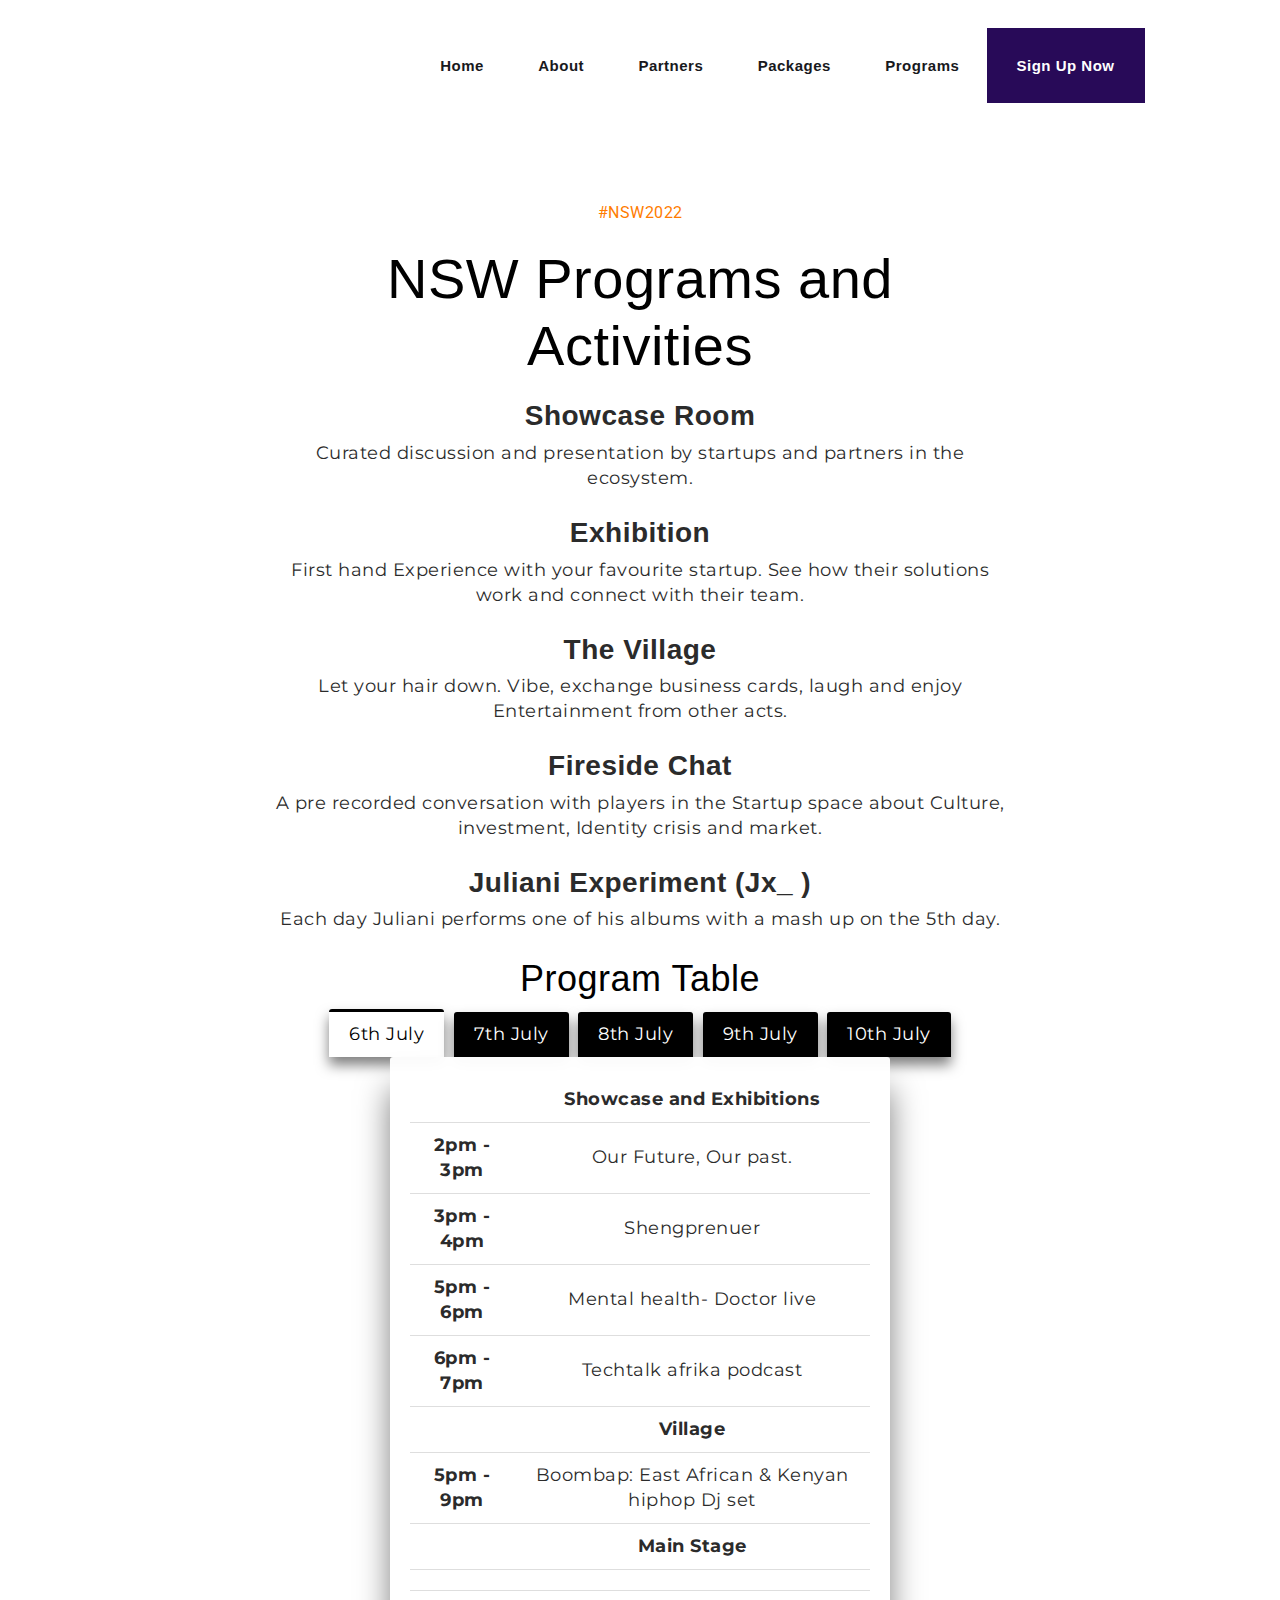
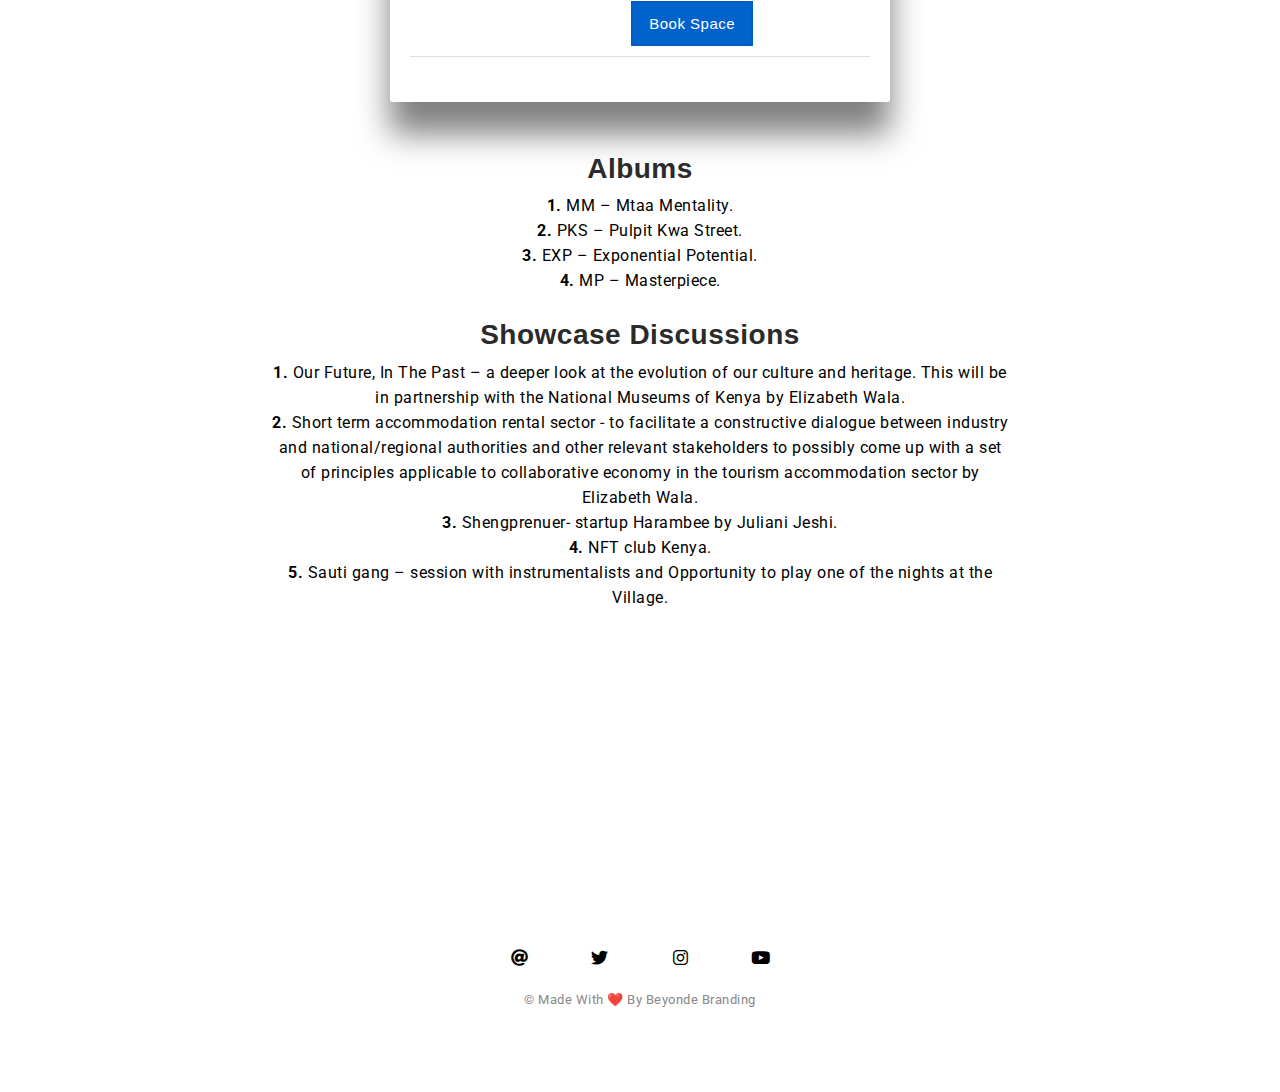
==== commit 9278d761: "table content" ====
--- a/nsw/prog.html
+++ b/nsw/prog.html
@@ -152,14 +152,279 @@
                                 <p>A pre recorded conversation with players in the Startup space about Culture, investment, Identity crisis and market.</p>
                                 <h3><strong>Juliani Experiment (Jx_ )</strong></h3>
                                 <p>Each day Juliani performs one of his albums with a mash up on the 5th day.</p>
- 
+
                                 <p>
-                                <a href="#">
-                                    <button>Register Here</button>
-                                </a>
+                                    <h2>Program Table</h2>
+                                    <div class="warpper">
+                                        <input class="radio" id="one" name="group" type="radio" checked>
+                                        <input class="radio" id="two" name="group" type="radio">
+                                        <input class="radio" id="three" name="group" type="radio">
+                                        <input class="radio" id="four" name="group" type="radio">
+                                        <input class="radio" id="five" name="group" type="radio">
+                                        <div class="tabs">
+                                            <label class="tab" id="one-tab" for="one">6th July</label>
+                                            <label class="tab" id="two-tab" for="two">7th July</label>
+                                            <label class="tab" id="three-tab" for="three">8th July</label>
+                                            <label class="tab" id="four-tab" for="four">9th July</label>
+                                            <label class="tab" id="five-tab" for="five">10th July</label>
+                                        </div>
+                                        <div class="panels">
+                                            <div class="panel" id="one-panel">
+                                                <div class="table-wrapper">
+                                                    <table class="fl-table">
+                                                        <thead>
+                                                            <tr>
+                                                                <th></th>
+                                                                <th><strong> Showcase and Exhibitions </strong></th>
+                                                            </tr>
+                                                        </thead>
+                                                        <tbody>
+                                                            <tr>
+                                                                <td><strong>2pm - 3pm</strong></td>
+                                                                <td>Our Future, Our past. </td>
+                                                            </tr>
+                                                            <tr>
+                                                                <td><strong>3pm - 4pm</strong></td>
+                                                                <td> Shengprenuer </td>
+                                                            </tr>
+                                                            <tr>
+                                                                <td><strong>5pm - 6pm</strong></td>
+                                                                <td> Mental health- Doctor live </td>
+                                                            </tr>
+                                                            <tr>
+                                                                <td><strong>6pm - 7pm</strong></td>
+                                                                <td> Techtalk afrika podcast  </td>
+                                                            </tr>
+                                                            <tr>
+                                                                <td><strong></strong></td>
+                                                                <td><strong>Village</strong></td>
+                                                            </tr>
+                                                            <tr>
+                                                                <td><strong>5pm - 9pm</strong></td>
+                                                                <td> Boombap: East African & Kenyan hiphop Dj set</td>
+                                                            </tr>
+                                                            <tr>
+                                                                <td><strong></strong></td>
+                                                                <td><strong>Main Stage</strong></td>
+                                                            </tr>
+                                                            <tr>
+                                                                <td><strong></strong></td>
+                                                                <td><strong></strong></td>
+                                                            </tr>
+                                                            <tr>
+                                                                <td><strong></strong></td>
+                                                                <td><strong><a href="#" class="btn btn-primary btn-lg active" role="button" aria-pressed="true">Book Space</a></strong></td>
+                                                            </tr>
+                                                        <tbody>
+                                                    </table>
+                                                </div>
+                                            </div>
+                                            <div class="panel" id="two-panel">
+                                                <div class="table-wrapper">
+                                                    <table class="fl-table">
+                                                        <thead>
+                                                            <tr>
+                                                                <th></th>
+                                                                <th><strong> </strong></th>
+                                                            </tr>
+                                                        </thead>
+                                                        <tbody>
+                                                            <tr>
+                                                                <td><strong>2pm - 3pm</strong></td>
+                                                                <td> </td>
+                                                            </tr>
+                                                            <tr>
+                                                                <td><strong>3pm - 4pm</strong></td>
+                                                                <td> Shengprenuer </td>
+                                                            </tr>
+                                                            <tr>
+                                                                <td><strong>5pm - 6pm</strong></td>
+                                                                <td>Safety net during commute – motisure </td>
+                                                            </tr>
+                                                            <tr>
+                                                                <td><strong>6pm - 7pm</strong></td>
+                                                                <td> Techtalk afrika podcast </td>
+                                                            </tr>
+                                                            <tr>
+                                                                <td><strong></strong></td>
+                                                                <td><strong> </strong></td>
+                                                            </tr>
+                                                            <tr>
+                                                                <td><strong>5pm - 9pm</strong></td>
+                                                                <td> </td>
+                                                            </tr>
+                                                            <tr>
+                                                                <td><strong></strong></td>
+                                                                <td><strong>Main Stage</strong></td>
+                                                            </tr>
+                                                            <tr>
+                                                                <td><strong></strong></td>
+                                                                <td><strong></strong></td>
+                                                            </tr>
+                                                            <tr>
+                                                                <td><strong></strong></td>
+                                                                <td><strong><a href="#" class="btn btn-primary btn-lg active" role="button" aria-pressed="true">Book Space</a></strong></td>
+                                                            </tr>
+                                                        <tbody>
+                                                    </table>
+                                                </div>
+                                            </div>
+                                            <div class="panel" id="three-panel">
+                                                <div class="table-wrapper">
+                                                    <table class="fl-table">
+                                                        <thead>
+                                                            <tr>
+                                                                <th></th>
+                                                                <th><strong>  </strong></th>
+                                                            </tr>
+                                                        </thead>
+                                                        <tbody>
+                                                            <tr>
+                                                                <td><strong>2pm - 3pm</strong></td>
+                                                                <td> Short term accommodation </td>
+                                                            </tr>
+                                                            <tr>
+                                                                <td><strong>3pm - 4pm</strong></td>
+                                                                <td> Shengprenuer </td>
+                                                            </tr>
+                                                            <tr>
+                                                                <td><strong>5pm - 6pm</strong></td>
+                                                                <td> NFT Club </td>
+                                                            </tr>
+                                                            <tr>
+                                                                <td><strong>6pm - 7pm</strong></td>
+                                                                <td> Tech talk Afrika podcast</td>
+                                                            </tr>
+                                                            <tr>
+                                                                <td><strong></strong></td>
+                                                                <td><strong></strong></td>
+                                                            </tr>
+                                                            <tr>
+                                                                <td><strong>5pm - 9pm</strong></td>
+                                                                <td></td>
+                                                            </tr>
+                                                            <tr>
+                                                                <td><strong></strong></td>
+                                                                <td><strong></strong></td>
+                                                            </tr>
+                                                            <tr>
+                                                                <td><strong></strong></td>
+                                                                <td><strong></strong></td>
+                                                            </tr>
+                                                            <tr>
+                                                                <td><strong></strong></td>
+                                                                <td><strong><a href="#" class="btn btn-primary btn-lg active" role="button" aria-pressed="true">Book Space</a></strong></td>
+                                                            </tr>
+                                                        <tbody>
+                                                    </table>
+                                                </div>
+                                            </div>
+                                            <div class="panel" id="four-panel">
+                                                <div class="table-wrapper">
+                                                    <table class="fl-table">
+                                                        <thead>
+                                                            <tr>
+                                                                <th></th>
+                                                                <th><strong></strong></th>
+                                                            </tr>
+                                                        </thead>
+                                                        <tbody>
+                                                            <tr>
+                                                                <td><strong>2pm - 3pm</strong></td>
+                                                                <td></td>
+                                                            </tr>
+                                                            <tr>
+                                                                <td><strong>3pm - 4pm</strong></td>
+                                                                <td> Shengprenuer </td>
+                                                            </tr>
+                                                            <tr>
+                                                                <td><strong>5pm - 6pm</strong></td>
+                                                                <td> Sauti gang : session with musicians instrumentalist.</td>
+                                                            </tr>
+                                                            <tr>
+                                                                <td><strong>6pm - 7pm</strong></td>
+                                                                <td> Techtalk afrika podcast  </td>
+                                                            </tr>
+                                                            <tr>
+                                                                <td><strong></strong></td>
+                                                                <td><strong></strong></td>
+                                                            </tr>
+                                                            <tr>
+                                                                <td><strong>5pm - 9pm</strong></td>
+                                                                <td> </td>
+                                                            </tr>
+                                                            <tr>
+                                                                <td><strong></strong></td>
+                                                                <td><strong> </strong></td>
+                                                            </tr>
+                                                            <tr>
+                                                                <td><strong></strong></td>
+                                                                <td><strong></strong></td>
+                                                            </tr>
+                                                            <tr>
+                                                                <td><strong></strong></td>
+                                                                <td><strong><a href="#" class="btn btn-primary btn-lg active" role="button" aria-pressed="true">Book Space</a></strong></td>
+                                                            </tr>
+                                                        <tbody>
+                                                    </table>
+                                                </div>
+                                            </div>
+                                            <div class="panel" id="five-panel">
+                                                <div class="table-wrapper">
+                                                    <table class="fl-table">
+                                                        <thead>
+                                                            <tr>
+                                                                <th></th>
+                                                                <th><strong>  </strong></th>
+                                                            </tr>
+                                                        </thead>
+                                                        <tbody>
+                                                            <tr>
+                                                                <td><strong>2pm - 3pm</strong></td>
+                                                                <td> </td>
+                                                            </tr>
+                                                            <tr>
+                                                                <td><strong>3pm - 4pm</strong></td>
+                                                                <td> </td>
+                                                            </tr>
+                                                            <tr>
+                                                                <td><strong>5pm - 6pm</strong></td>
+                                                                <td>  </td>
+                                                            </tr>
+                                                            <tr>
+                                                                <td><strong>6pm - 7pm</strong></td>
+                                                                <td> </td>
+                                                            </tr>
+                                                            <tr>
+                                                                <td><strong></strong></td>
+                                                                <td><strong> </strong></td>
+                                                            </tr>
+                                                            <tr>
+                                                                <td><strong>5pm - 9pm</strong></td>
+                                                                <td> </td>
+                                                            </tr>
+                                                            <tr>
+                                                                <td><strong></strong></td>
+                                                                <td><strong> </strong></td>
+                                                            </tr>
+                                                            <tr>
+                                                                <td><strong></strong></td>
+                                                                <td><strong></strong></td>
+                                                            </tr>
+                                                            <tr>
+                                                                <td><strong></strong></td>
+                                                                <td><strong><a href="#" class="btn btn-primary btn-lg active" role="button" aria-pressed="true">Book Space</a></strong></td>
+                                                            </tr>
+                                                        <tbody>
+                                                    </table>
+                                                </div>
+                                            </div>
+                                        </div>
+                                    </div>
+
                                 </p>
-                                <br>
-
+                                    <br>
+                                    <br>
                                 <h3><strong>Albums</strong></h3>
                                 <ul>
                                     <li class="para_text m-auto"><strong>1.</strong> MM – Mtaa Mentality. </li>
--- a/nsw/css/style.css
+++ b/nsw/css/style.css
@@ -2107,33 +2107,69 @@
     }
 }
 
-*,
-*:before,
-*:after{
-    padding: 0;
-    margin: 0;
-    box-sizing: border-box;
-}
-
-button{
-    display: grid;
-    height: 80px;
-    width: 250px;
-    background: linear-gradient(
-        #9365ff,
-        #18191d
-    );
-    margin: auto;
-    left: 0;
-    right: 0;
-    top: 0;
-    bottom: 0;
-    place-items: center;
-    font-family: "Poppins", sans-serif;
-    color: #ffffff;
-    font-size: 20px;
-    font-weight: 300;
-    text-decoration: none;
-    letter-spacing: 3px;
-    border-radius: 5px;
+@import url('https://fonts.googleapis.com/css?family=Arimo:400,700&display=swap');
+h2{
+  color:#000;
+  text-align:center;
+  font-size:2em;
+}
+.warpper{
+  display:flex;
+  flex-direction: column;
+  align-items: center;
+}
+.tab{
+  cursor: pointer;
+  padding:10px 20px;
+  margin:0px 2px;
+  background:#000;
+  display:inline-block;
+  color:#fff;
+  border-radius:3px 3px 0px 0px;
+  box-shadow: 0 0.5rem 0.8rem #00000080;
+}
+.panels{
+  background:#fffffff6;
+  box-shadow: 0 2rem 2rem #00000080;
+  min-height:200px;
+  width:100%;
+  max-width:500px;
+  border-radius:3px;
+  overflow:hidden;
+  padding:20px;  
+}
+.panel{
+  display:none;
+  animation: fadein .8s;
+}
+@keyframes fadein {
+    from {
+        opacity:0;
+    }
+    to {
+        opacity:1;
+    }
+}
+.panel-title{
+  font-size:1.5em;
+  font-weight:bold
+}
+.radio{
+  display:none;
+}
+#one:checked ~ .panels #one-panel,
+#two:checked ~ .panels #two-panel,
+#three:checked ~ .panels #three-panel,
+#four:checked ~ .panels #four-panel,
+#five:checked ~ .panels #five-panel{
+  display:block
+}
+#one:checked ~ .tabs #one-tab,
+#two:checked ~ .tabs #two-tab,
+#three:checked ~ .tabs #three-tab,
+#four:checked ~ .tabs #four-tab,
+#five:checked ~ .tabs #five-tab{
+  background:#fffffff6;
+  color:#000;
+  border-top: 3px solid #000;
 }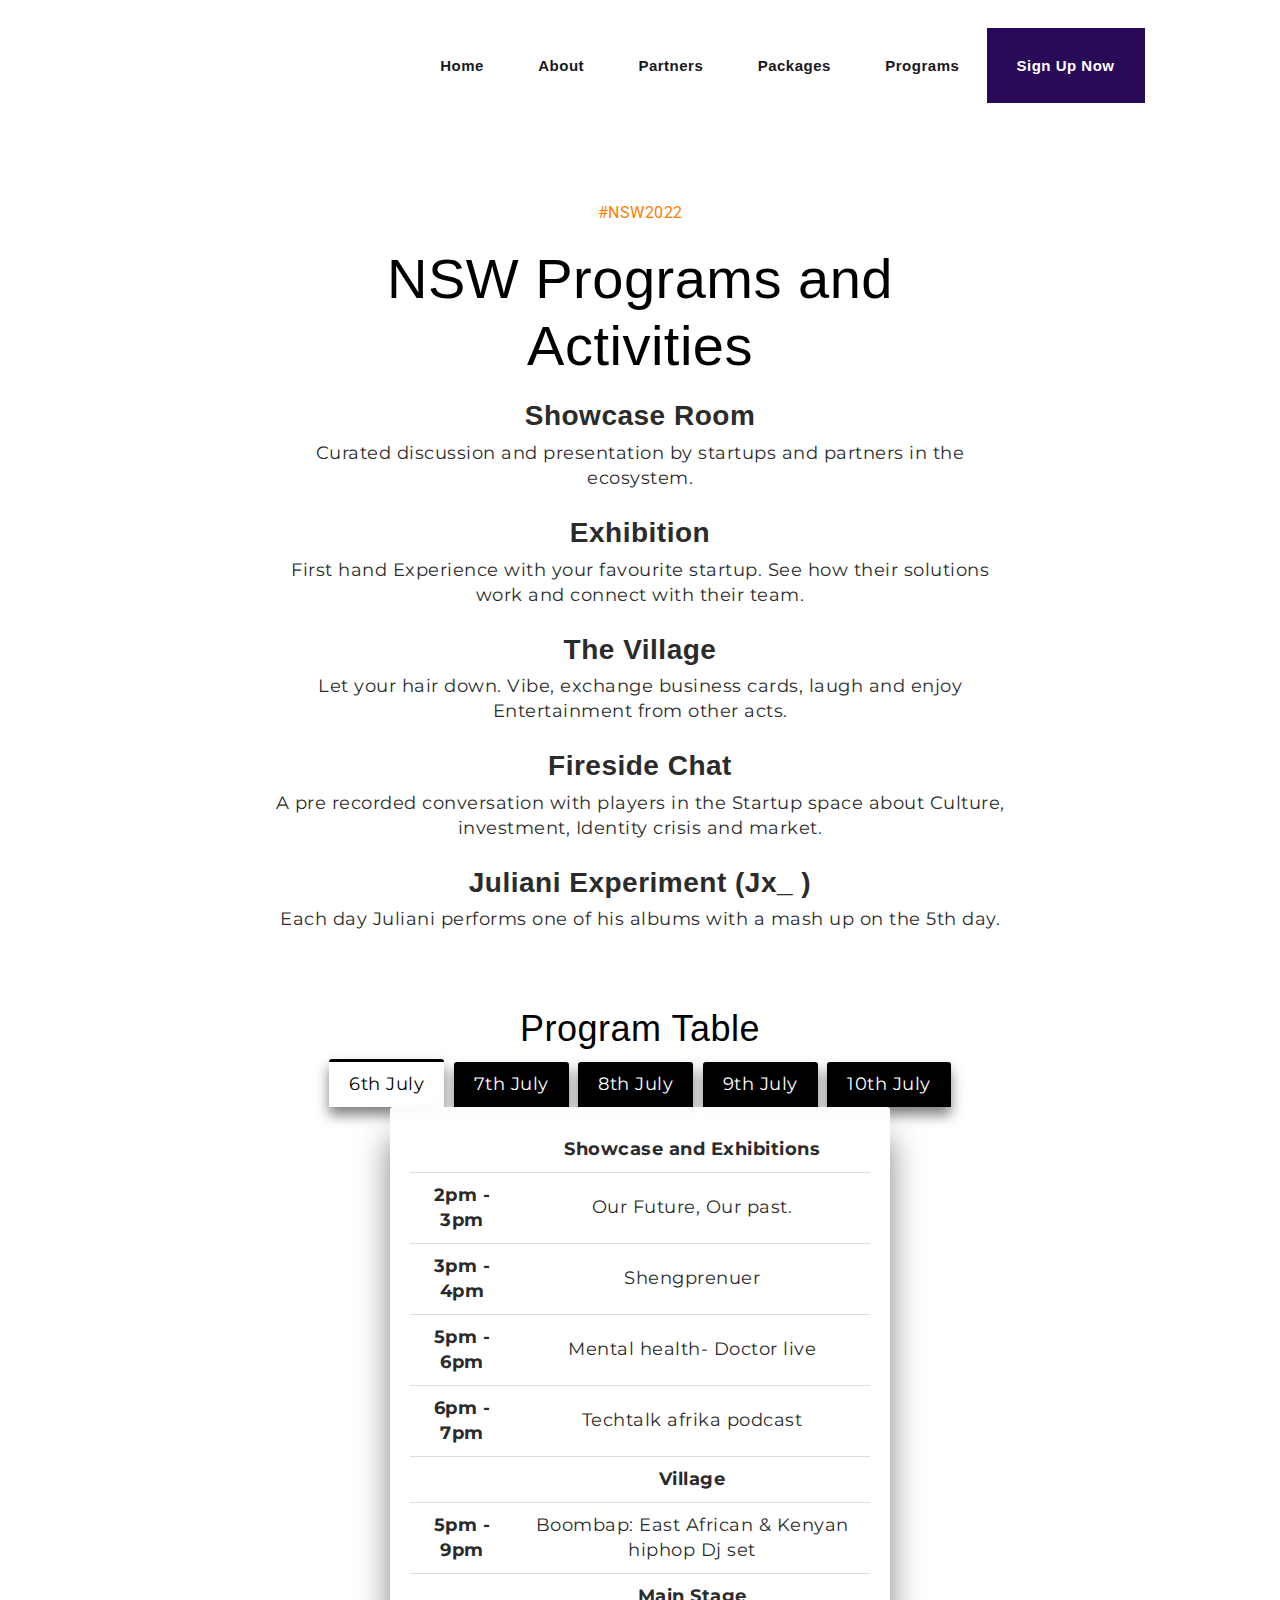
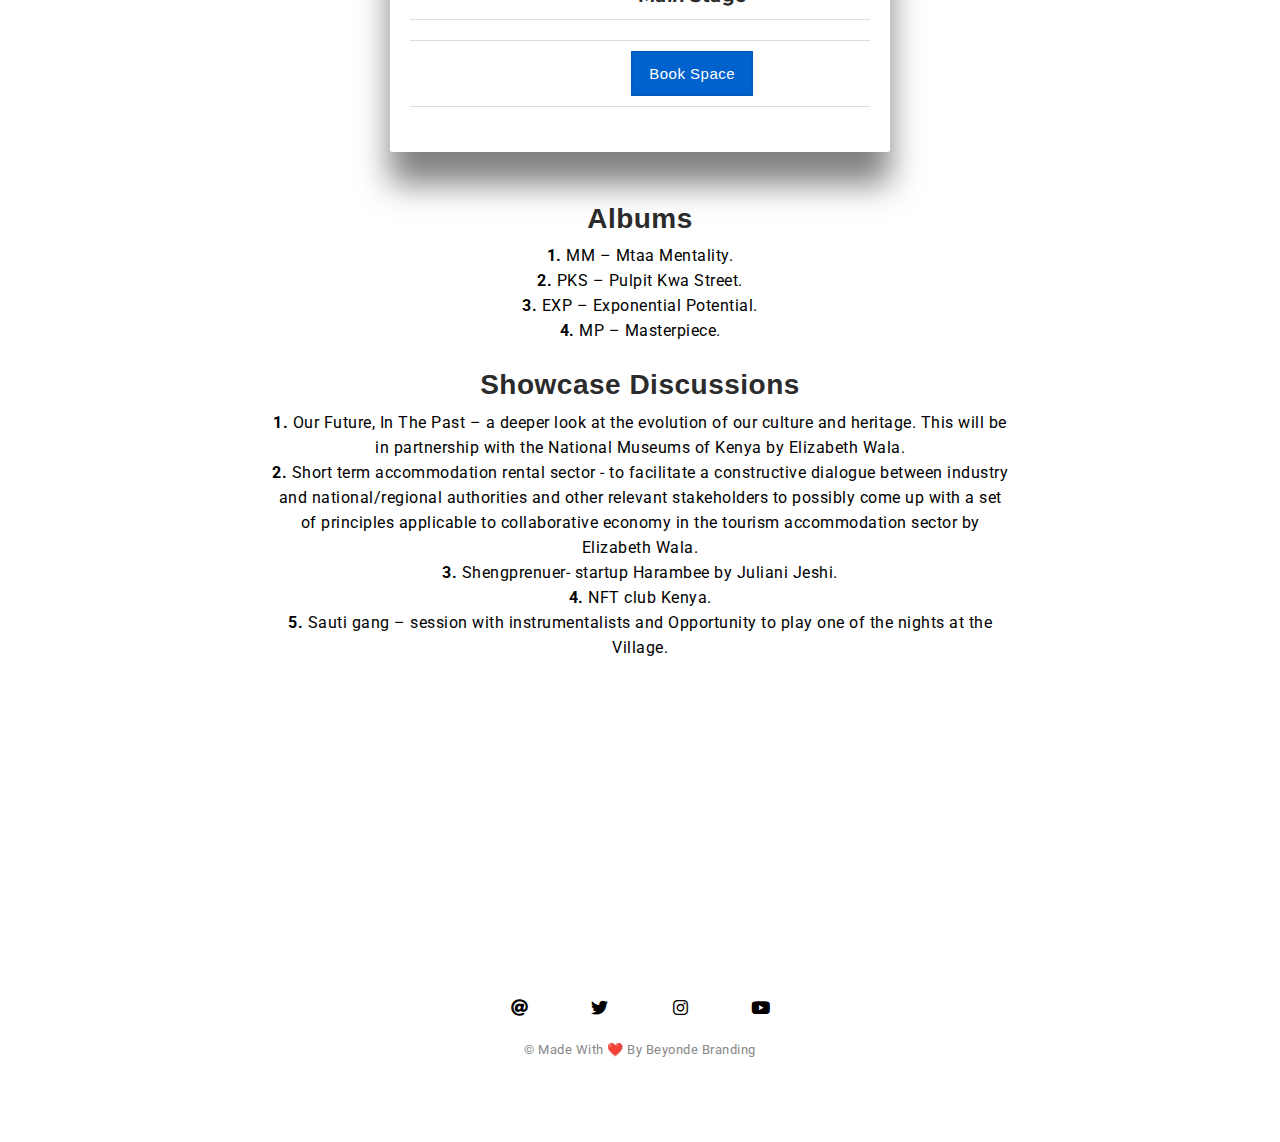
==== commit 1b9b96bb: "table contents" ====
--- a/nsw/prog.html
+++ b/nsw/prog.html
@@ -153,6 +153,8 @@
                                 <h3><strong>Juliani Experiment (Jx_ )</strong></h3>
                                 <p>Each day Juliani performs one of his albums with a mash up on the 5th day.</p>
 
+                                <br>
+
                                 <p>
                                     <h2>Program Table</h2>
                                     <div class="warpper">
